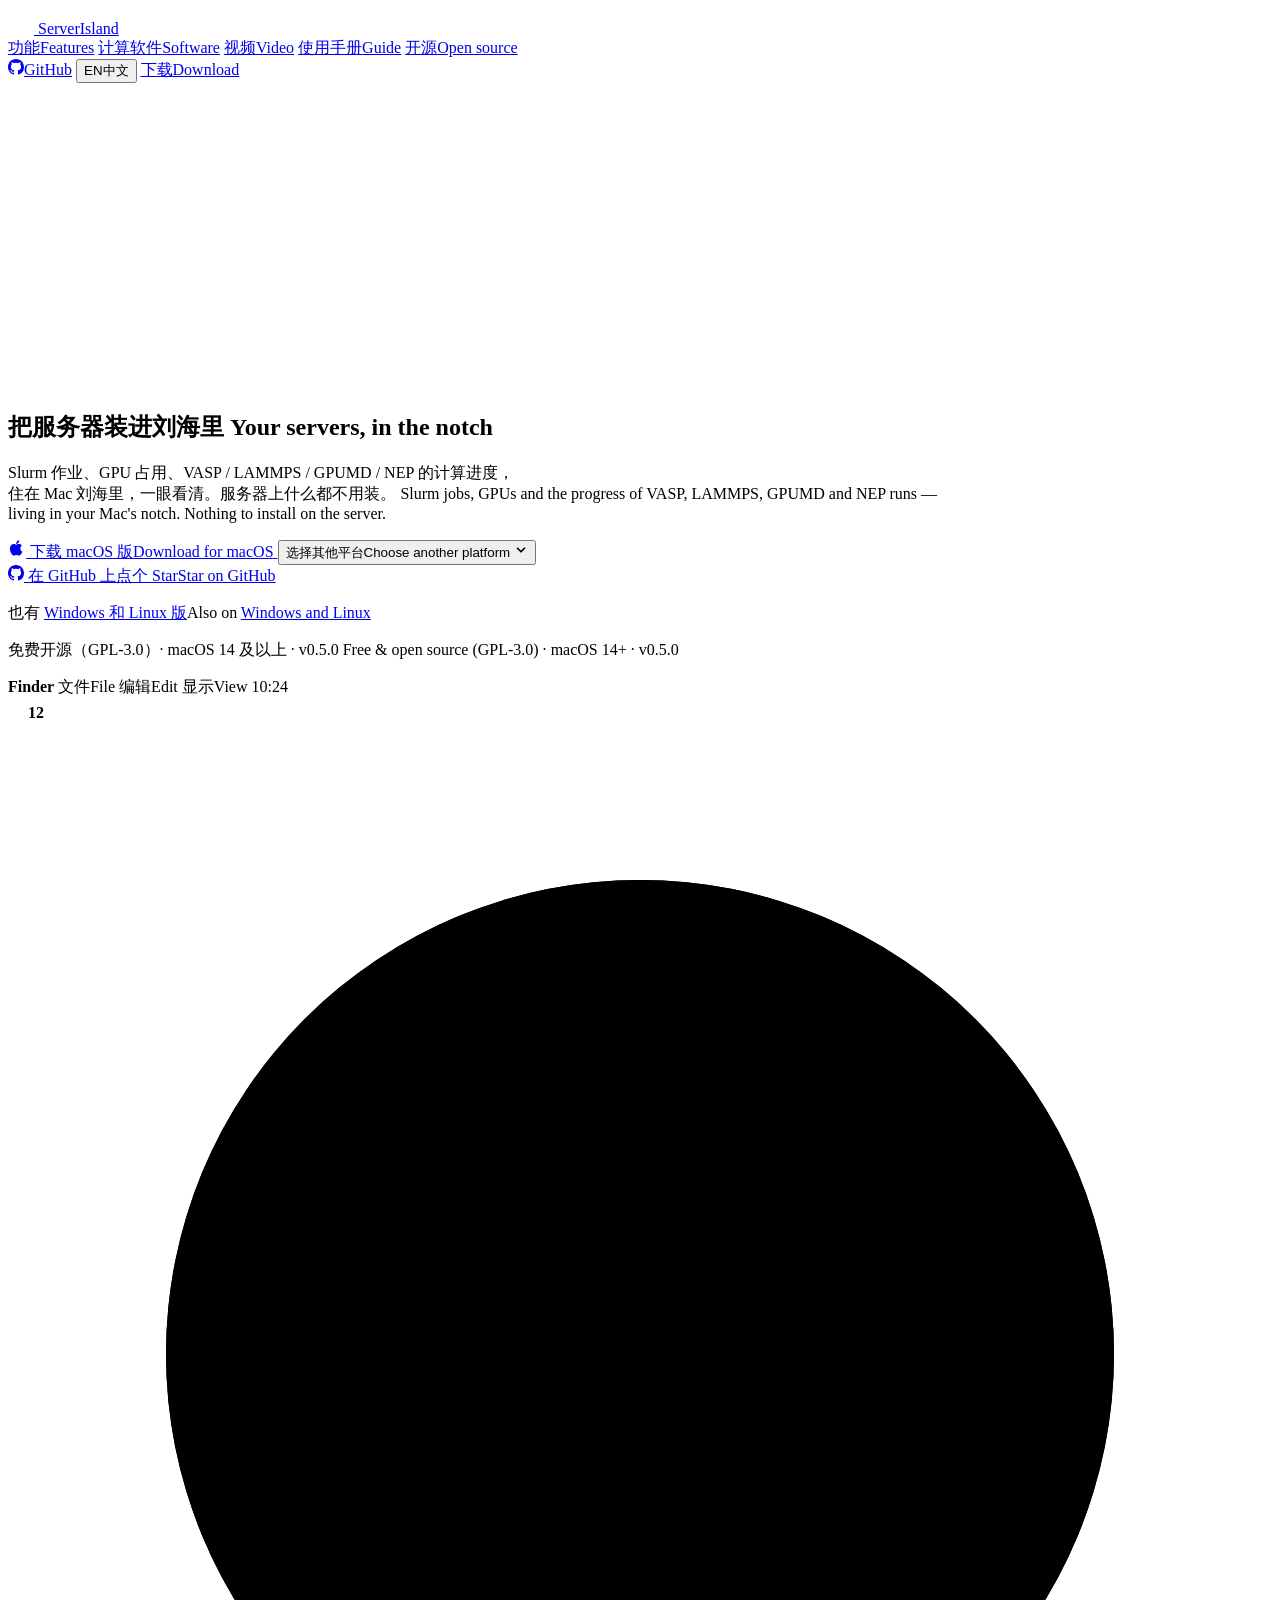
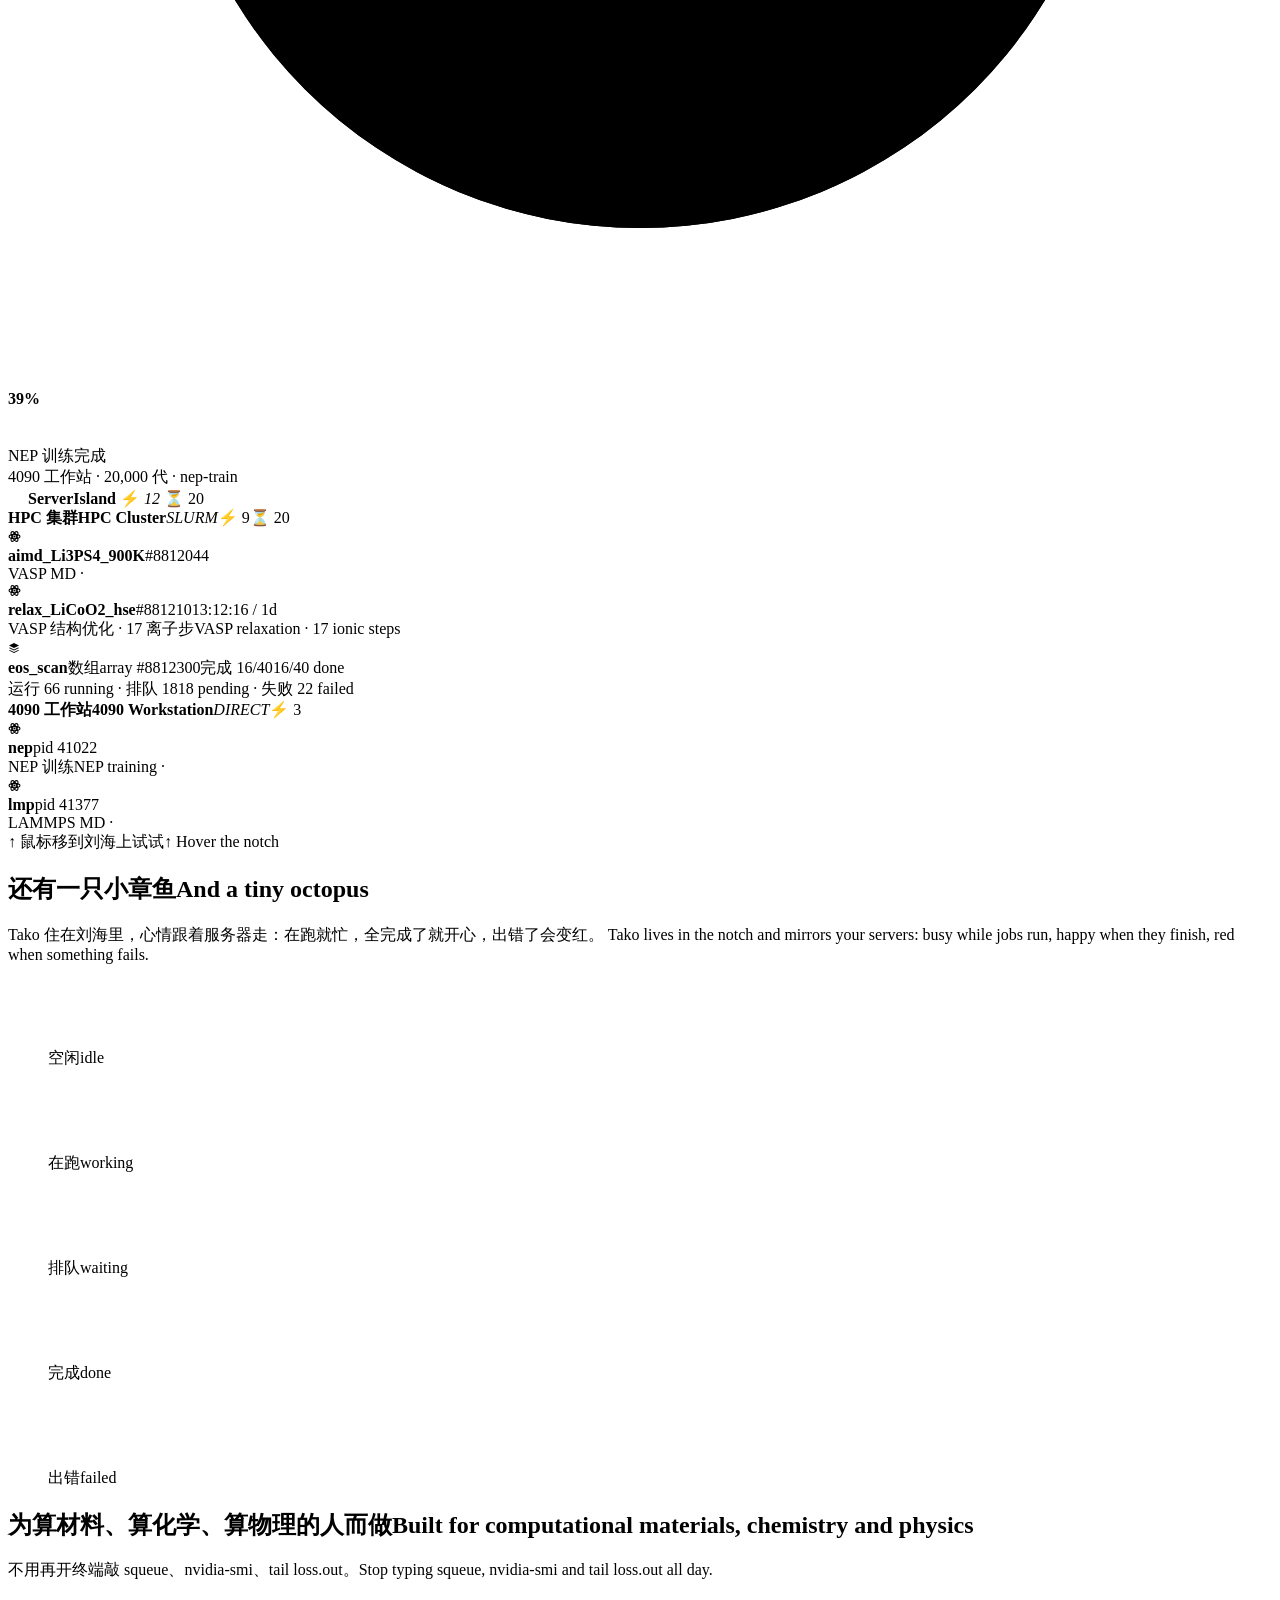
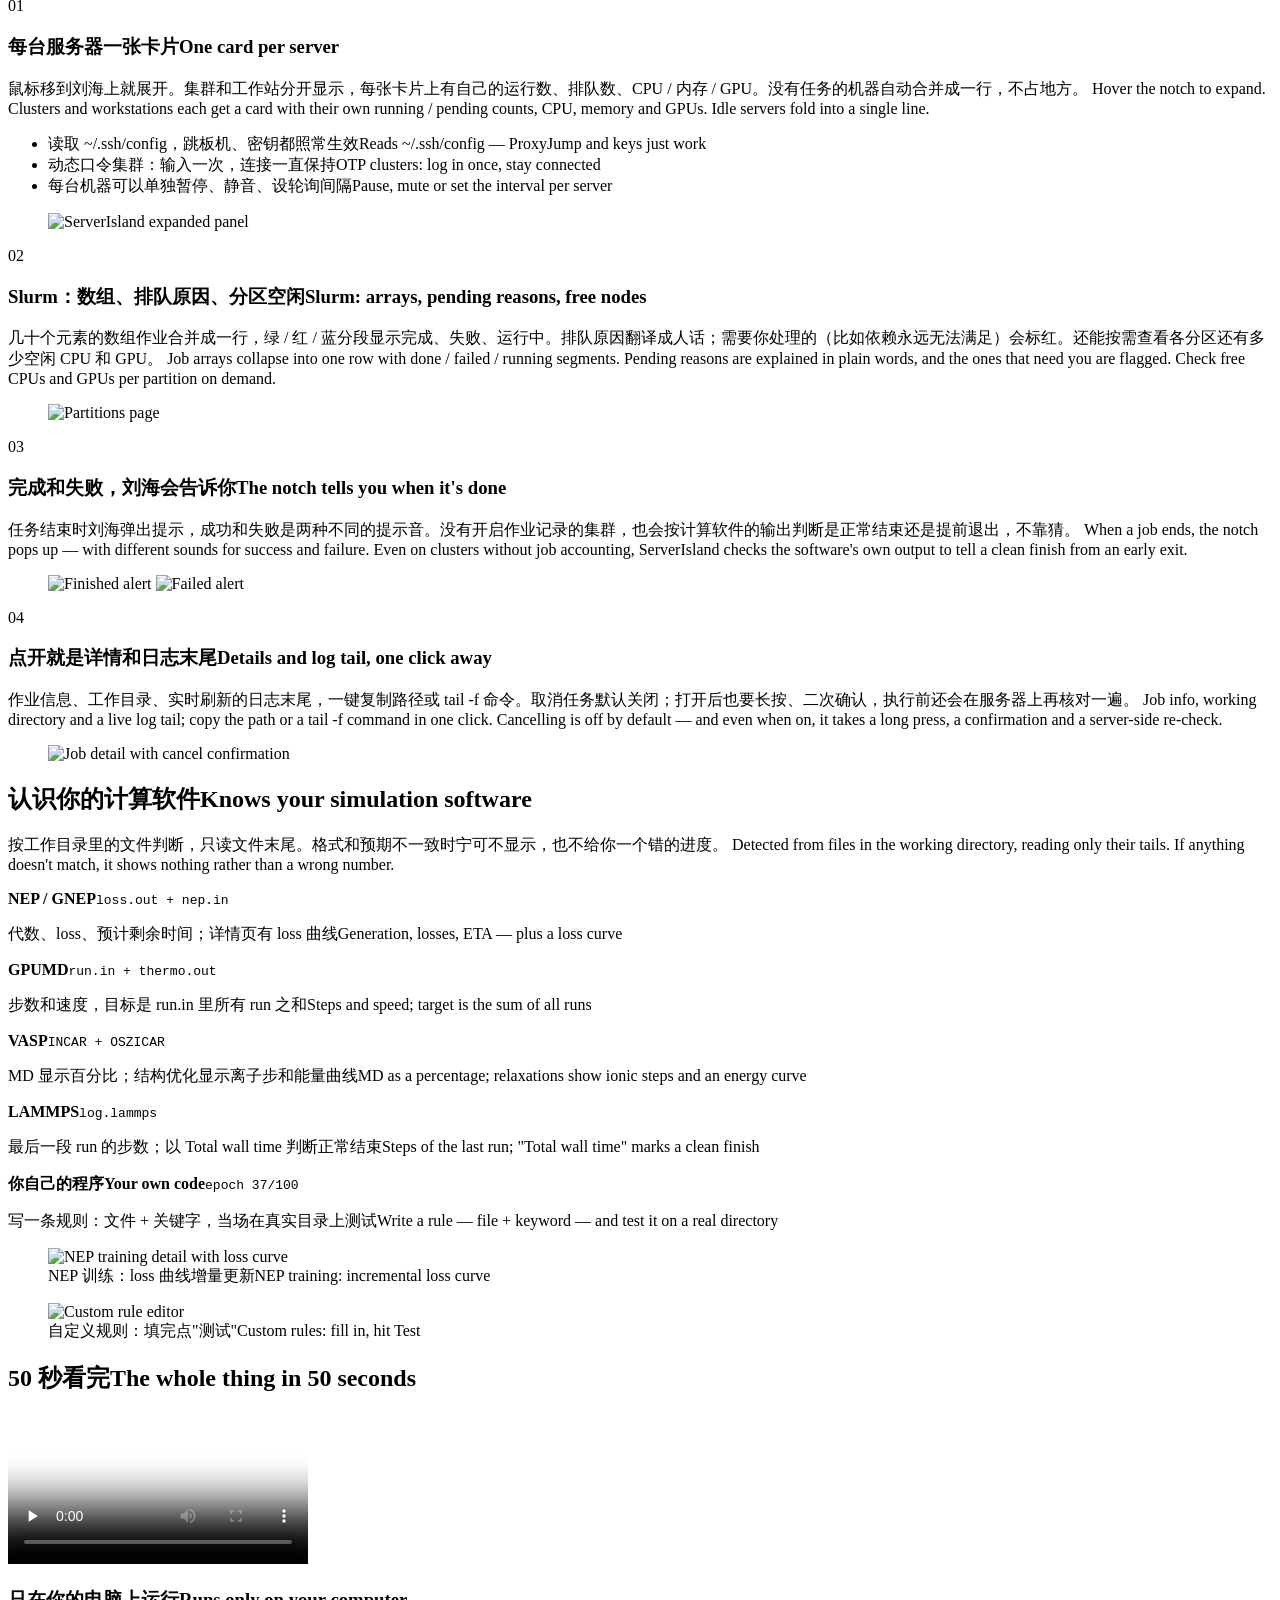
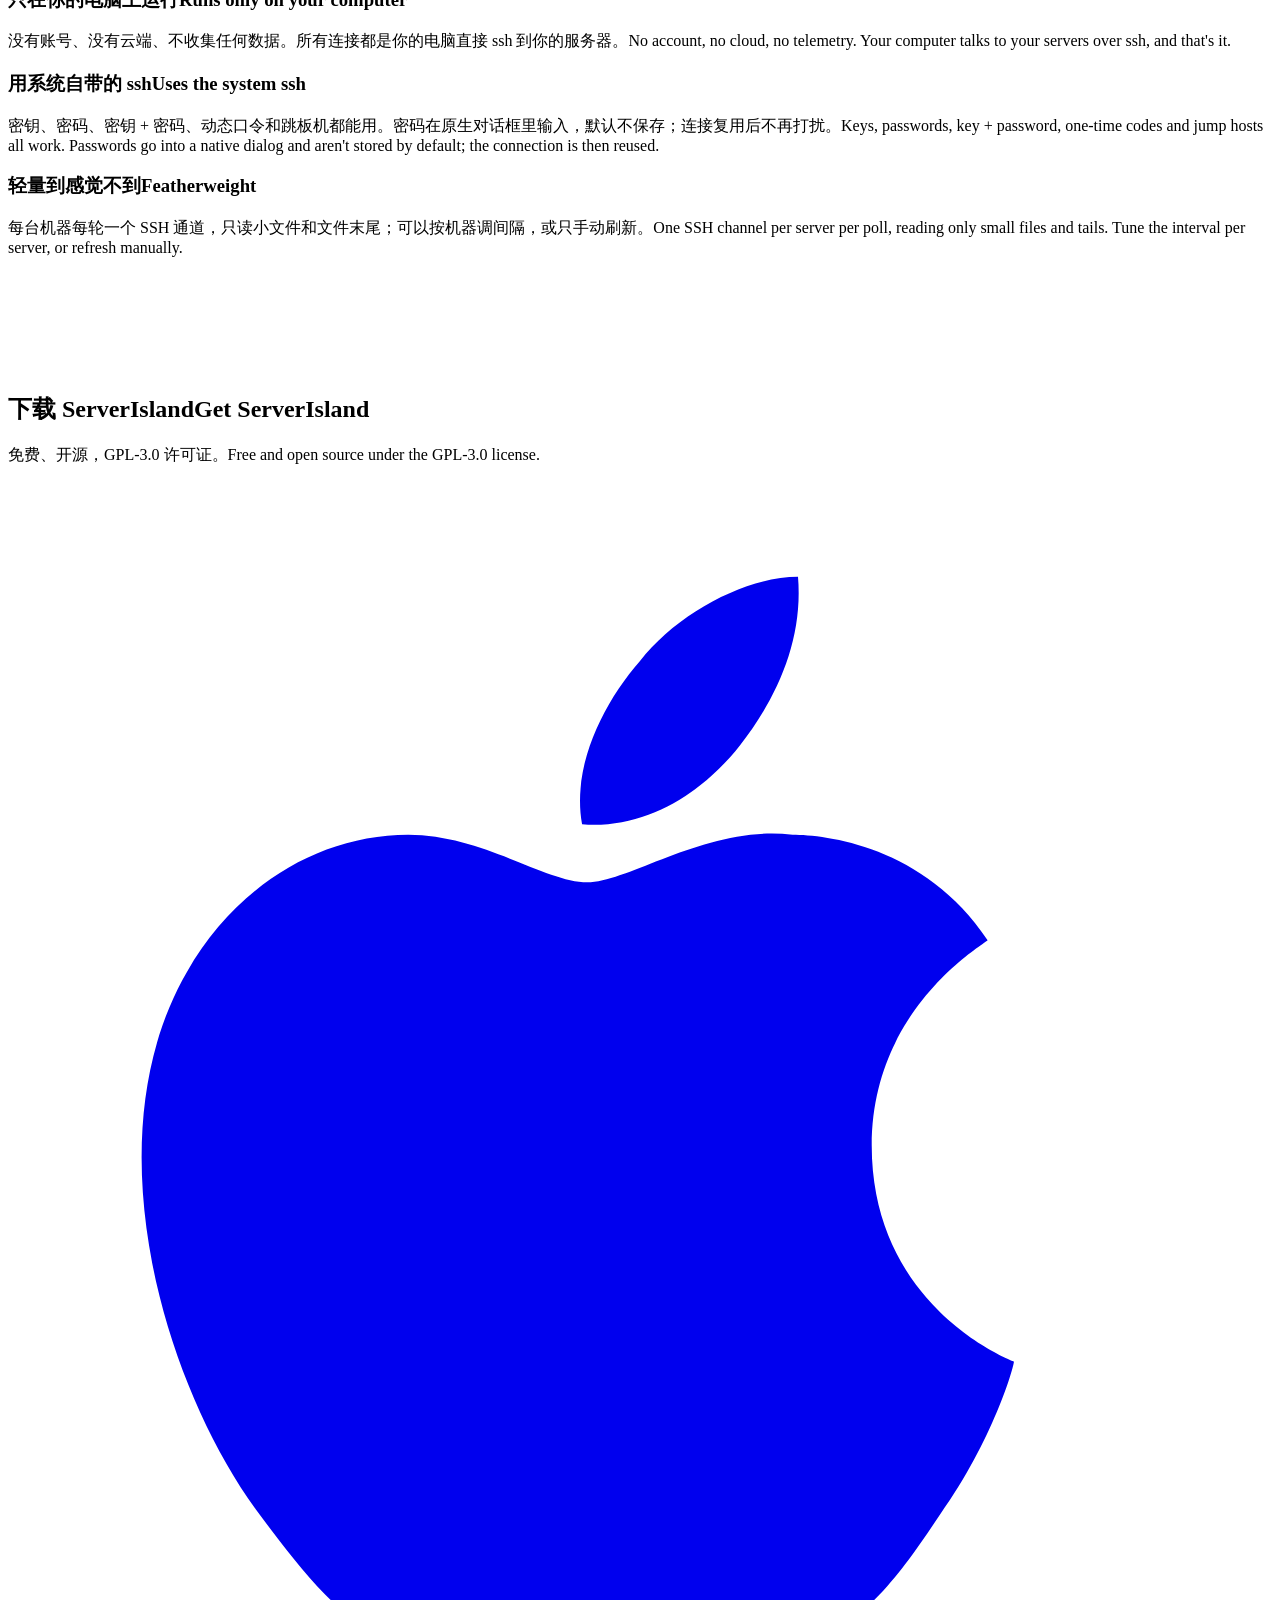
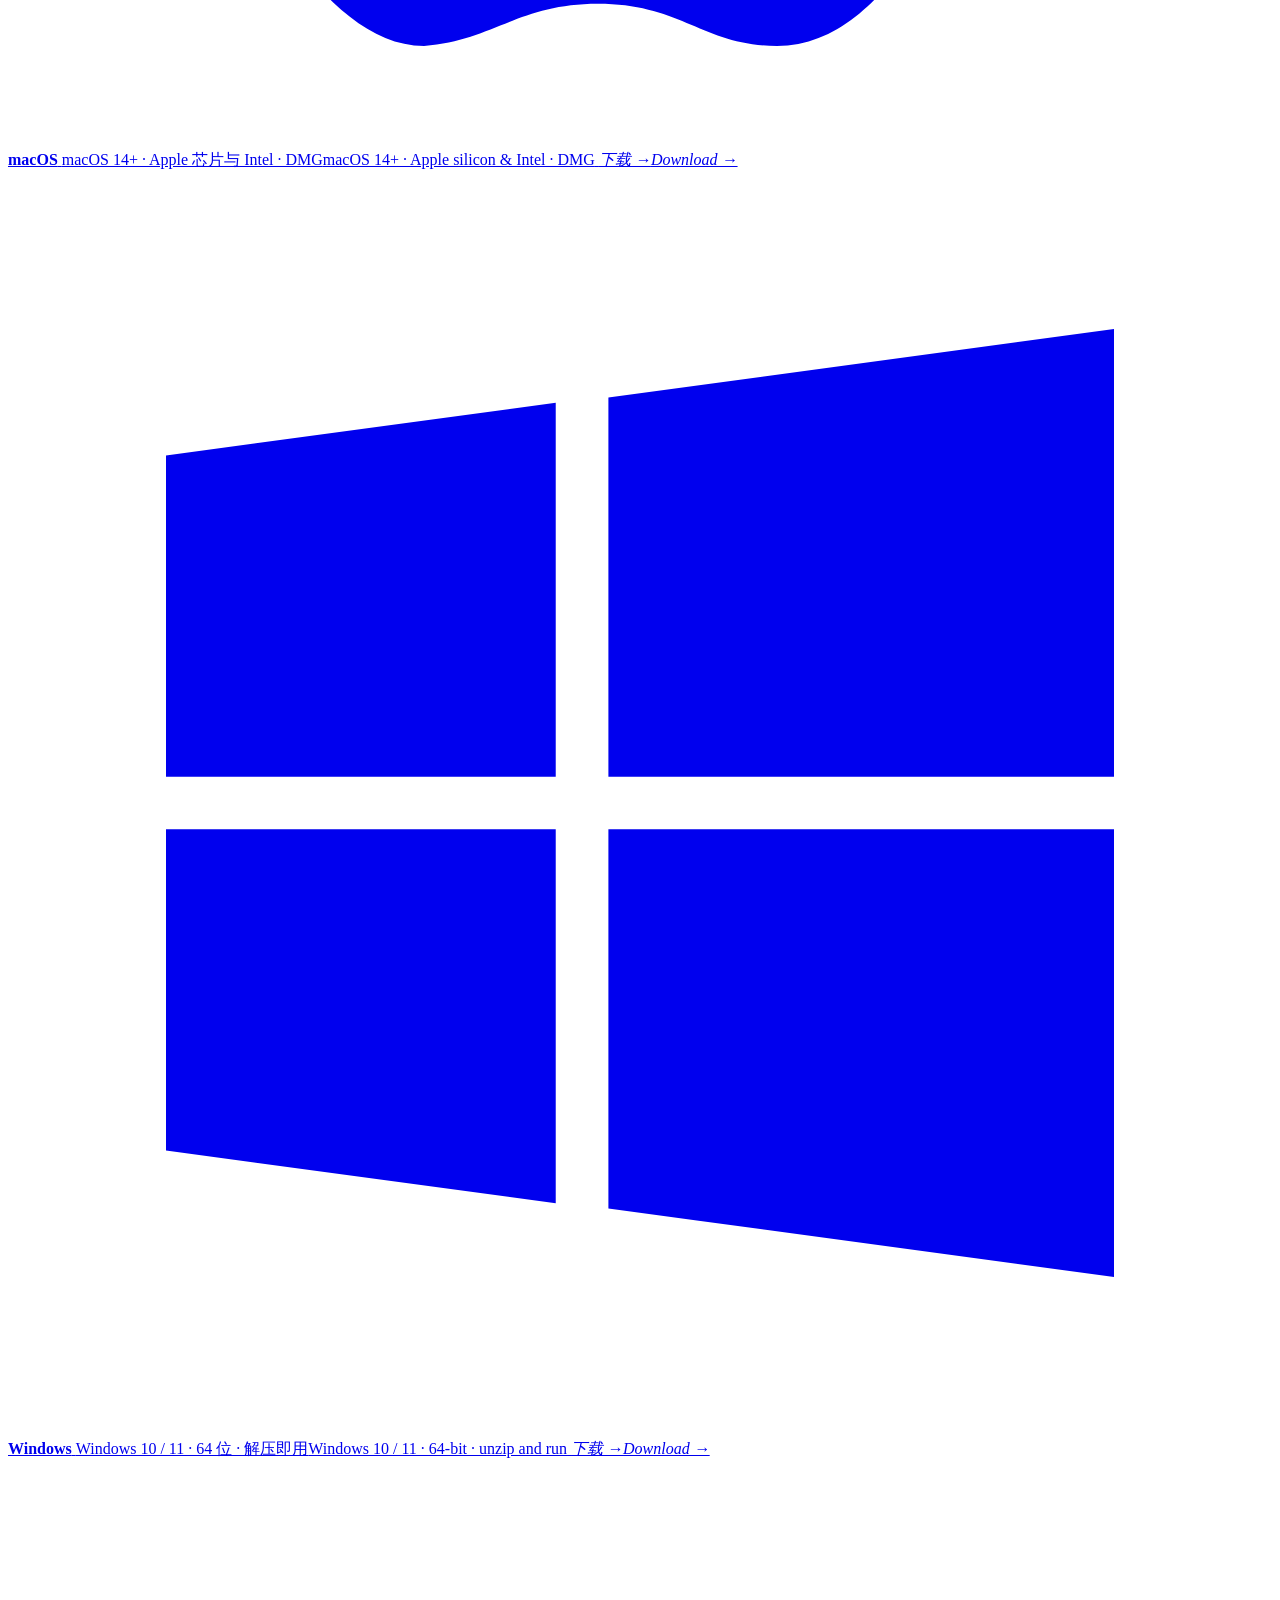
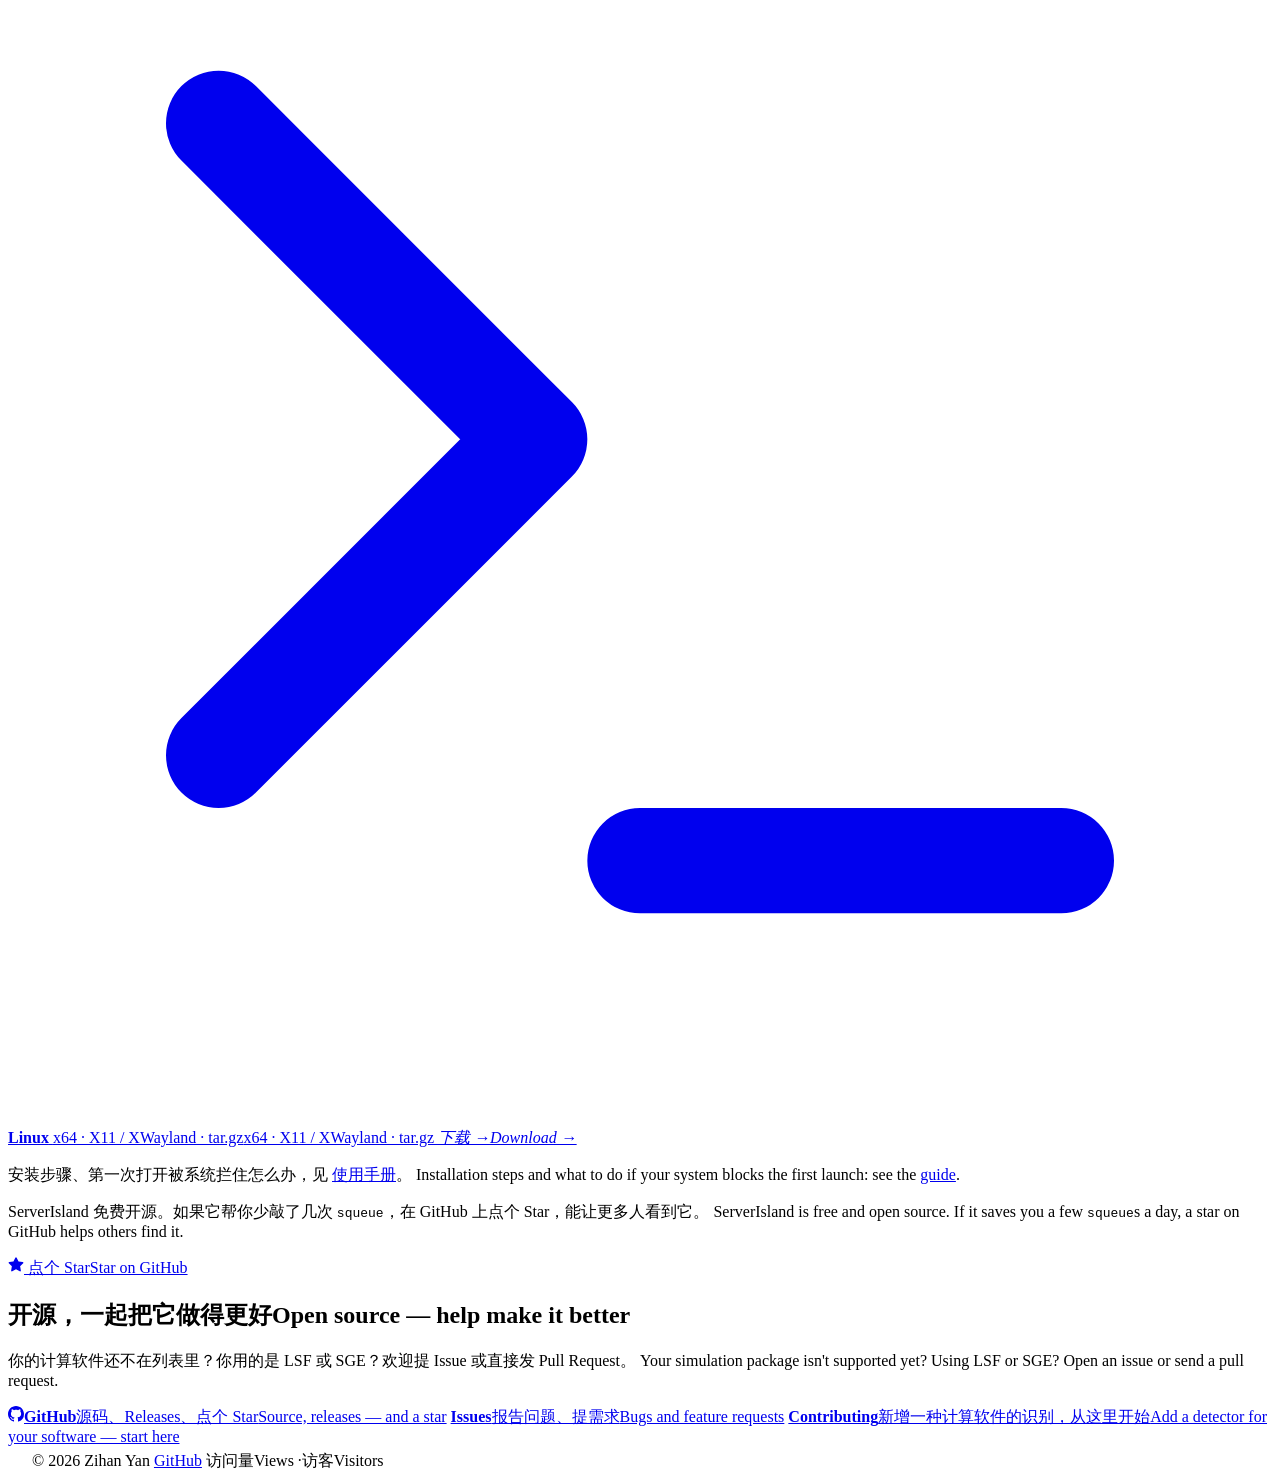
==== site/index.html @ 1e6393a7 "Version 0.5.0 - Phone push via WeCom group bots (Mac, Windows, Linux): starred jobs only by   defaul" ====
<!doctype html>
<html lang="en" data-lang="en">
<head>
  <meta charset="utf-8">
  <meta name="viewport" content="width=device-width, initial-scale=1">
  <title>ServerIsland — Your servers, in the notch</title>
  <meta name="description" content="ServerIsland puts Slurm jobs, GPUs and the live progress of VASP, LAMMPS, GPUMD and NEP runs in your Mac's notch. Free and open source; nothing to install on the server.">
  <meta property="og:title" content="ServerIsland — Your servers, in the notch">
  <meta property="og:description" content="Slurm jobs, GPUs and VASP / LAMMPS / GPUMD / NEP progress in your Mac's notch. Free and open source.">
  <meta property="og:image" content="assets/shots/en/expanded.png">
  <script>
    // 在页面显示之前选好语言，避免先闪一下另一种：用户手动选过的优先，否则跟随系统语言（中文 → 中文，其他 → 英文）
    (function () {
      var l = null;
      try { l = localStorage.getItem("si-lang"); } catch (e) {}
      if (l !== "zh" && l !== "en") {
        var langs = navigator.languages && navigator.languages.length ? navigator.languages : [navigator.language || ""];
        l = /^zh/i.test(langs[0]) ? "zh" : "en";
      }
      document.documentElement.setAttribute("data-lang", l);
      document.documentElement.setAttribute("lang", l === "zh" ? "zh-CN" : "en");
    })();
  </script>
  <link rel="icon" type="image/png" href="assets/favicon.png">
  <link rel="stylesheet" href="css/style.css?v=20261021a">
</head>
<body>

<!-- 导航 -->
<header class="nav">
  <a class="brand" href="#top">
    <canvas class="tako" data-mood="idle" data-size="26" width="26" height="26" aria-hidden="true"></canvas>
    <span>ServerIsland</span>
  </a>
  <nav class="nav-links">
    <a href="#features"><span lang="zh">功能</span><span lang="en">Features</span></a>
    <a href="#apps"><span lang="zh">计算软件</span><span lang="en">Software</span></a>
    <a href="#video"><span lang="zh">视频</span><span lang="en">Video</span></a>
    <a href="manual.html"><span lang="zh">使用手册</span><span lang="en">Guide</span></a>
    <a href="#opensource"><span lang="zh">开源</span><span lang="en">Open source</span></a>
  </nav>
  <div class="nav-right">
    <a class="gh-link js-github" href="#download" aria-label="GitHub"><svg viewBox="0 0 16 16" width="16" height="16" aria-hidden="true"><path fill="currentColor" d="M8 0C3.58 0 0 3.58 0 8c0 3.54 2.29 6.53 5.47 7.59.4.07.55-.17.55-.38 0-.19-.01-.82-.01-1.49-2.01.37-2.53-.49-2.69-.94-.09-.23-.48-.94-.82-1.13-.28-.15-.68-.52-.01-.53.63-.01 1.08.58 1.23.82.72 1.21 1.87.87 2.33.66.07-.52.28-.87.51-1.07-1.78-.2-3.64-.89-3.64-3.95 0-.87.31-1.59.82-2.15-.08-.2-.36-1.02.08-2.12 0 0 .67-.21 2.2.82.64-.18 1.32-.27 2-.27.68 0 1.36.09 2 .27 1.53-1.04 2.2-.82 2.2-.82.44 1.1.16 1.92.08 2.12.51.56.82 1.27.82 2.15 0 3.07-1.87 3.75-3.65 3.95.29.25.54.73.54 1.48 0 1.07-.01 1.93-.01 2.2 0 .21.15.46.55.38A8.013 8.013 0 0016 8c0-4.42-3.58-8-8-8z"/></svg><span>GitHub</span><span class="star-count js-star-count" hidden><svg viewBox="0 0 16 16" width="15" height="15" aria-hidden="true"><path fill="currentColor" d="M8 .25a.75.75 0 0 1 .673.418l1.882 3.815 4.21.612a.75.75 0 0 1 .416 1.279l-3.046 2.97.719 4.192a.75.75 0 0 1-1.088.791L8 12.347l-3.766 1.98a.75.75 0 0 1-1.088-.79l.72-4.194L.818 6.374a.75.75 0 0 1 .416-1.28l4.21-.611L7.327.668A.75.75 0 0 1 8 .25Z"/></svg><b class="js-stars"></b></span></a>
    <button class="lang-toggle" type="button" aria-label="Switch language">
      <span lang="zh">EN</span><span lang="en">中文</span>
    </button>
    <a class="btn btn-small js-download" href="#download">
      <span lang="zh">下载</span><span lang="en">Download</span>
    </a>
  </div>
</header>

<!-- 首屏 -->
<section class="hero" id="top">
  <canvas class="hero-sky" aria-hidden="true"></canvas>
  <div class="hero-inner">
    <canvas class="tako hero-tako" data-mood="working" data-size="112" width="112" height="112" aria-hidden="true"></canvas>
    <canvas class="pixel-word" aria-label="ServerIsland"></canvas>
    <h1>
      <span lang="zh">把服务器装进刘海里</span>
      <span lang="en">Your servers, in the notch</span>
    </h1>
    <p class="lead">
      <span lang="zh">Slurm 作业、GPU 占用、VASP / LAMMPS / GPUMD / NEP 的计算进度，<br>住在 Mac 刘海里，一眼看清。服务器上什么都不用装。</span>
      <span lang="en">Slurm jobs, GPUs and the progress of VASP, LAMMPS, GPUMD and NEP runs —<br>living in your Mac's notch. Nothing to install on the server.</span>
    </p>
    <div class="cta">
      <!-- 下载按钮：按访问者的系统推荐（js/main.js 的 PLATFORMS），▾ 打开全部平台。没有脚本时跳到下面的下载区。 -->
      <div class="dl-split">
        <a class="btn btn-primary dl-main" href="#download" data-dl-main>
          <span class="dl-icon" data-dl-icon><svg viewBox="0 0 24 24" width="18" height="18" aria-hidden="true"><path fill="currentColor" d="M16.4 12.6c0-2.6 2.1-3.8 2.2-3.9-1.2-1.8-3.1-2-3.7-2-1.6-.2-3.1.9-3.9.9-.8 0-2-.9-3.4-.9-1.7 0-3.3 1-4.2 2.6-1.8 3.1-.5 7.7 1.3 10.2.9 1.2 1.9 2.6 3.2 2.6 1.3-.1 1.8-.8 3.3-.8 1.6 0 2 .8 3.4.8 1.4 0 2.3-1.3 3.1-2.5 1-1.4 1.4-2.8 1.4-2.9 0 0-2.7-1-2.7-4.1zM13.9 5c.7-.9 1.2-2 1.1-3.2-1 0-2.3.7-3 1.6-.7.8-1.3 2-1.1 3.1 1.2.1 2.3-.6 3-1.5z"/></svg></span>
          <span lang="zh" data-dl-label-zh>下载 macOS 版</span><span lang="en" data-dl-label-en>Download for macOS</span>
        </a>
        <button class="btn btn-primary dl-toggle" type="button" aria-haspopup="menu" aria-expanded="false" data-dl-toggle>
          <span class="sr-only"><span lang="zh">选择其他平台</span><span lang="en">Choose another platform</span></span>
          <svg viewBox="0 0 16 16" width="14" height="14" aria-hidden="true"><path fill="none" stroke="currentColor" stroke-width="2" stroke-linecap="round" stroke-linejoin="round" d="M4 6l4 4 4-4"/></svg>
        </button>
        <div class="dl-menu" role="menu" hidden data-dl-menu></div>
      </div>
      <a class="btn btn-ghost js-github" href="#download"><svg viewBox="0 0 16 16" width="16" height="16" aria-hidden="true"><path fill="currentColor" d="M8 0C3.58 0 0 3.58 0 8c0 3.54 2.29 6.53 5.47 7.59.4.07.55-.17.55-.38 0-.19-.01-.82-.01-1.49-2.01.37-2.53-.49-2.69-.94-.09-.23-.48-.94-.82-1.13-.28-.15-.68-.52-.01-.53.63-.01 1.08.58 1.23.82.72 1.21 1.87.87 2.33.66.07-.52.28-.87.51-1.07-1.78-.2-3.64-.89-3.64-3.95 0-.87.31-1.59.82-2.15-.08-.2-.36-1.02.08-2.12 0 0 .67-.21 2.2.82.64-.18 1.32-.27 2-.27.68 0 1.36.09 2 .27 1.53-1.04 2.2-.82 2.2-.82.44 1.1.16 1.92.08 2.12.51.56.82 1.27.82 2.15 0 3.07-1.87 3.75-3.65 3.95.29.25.54.73.54 1.48 0 1.07-.01 1.93-.01 2.2 0 .21.15.46.55.38A8.013 8.013 0 0016 8c0-4.42-3.58-8-8-8z"/></svg>
        <span lang="zh">在 GitHub 上点个 Star</span><span lang="en">Star on GitHub</span>
        <span class="star-count js-star-count" hidden><svg viewBox="0 0 16 16" width="15" height="15" aria-hidden="true"><path fill="currentColor" d="M8 .25a.75.75 0 0 1 .673.418l1.882 3.815 4.21.612a.75.75 0 0 1 .416 1.279l-3.046 2.97.719 4.192a.75.75 0 0 1-1.088.791L8 12.347l-3.766 1.98a.75.75 0 0 1-1.088-.79l.72-4.194L.818 6.374a.75.75 0 0 1 .416-1.28l4.21-.611L7.327.668A.75.75 0 0 1 8 .25Z"/></svg><b class="js-stars"></b></span>
      </a>
    </div>
    <p class="dl-others" data-dl-others>
      <span lang="zh">也有 <a href="#download">Windows 和 Linux 版</a></span><span lang="en">Also on <a href="#download">Windows and Linux</a></span>
    </p>
    <p class="fine">
      <span lang="zh">免费开源（GPL-3.0）· <span data-dl-req-zh>macOS 14 及以上</span> · v<span class="js-version">0.5.0</span></span>
      <span lang="en">Free & open source (GPL-3.0) · <span data-dl-req-en>macOS 14+</span> · v<span class="js-version">0.5.0</span></span>
    </p>
  </div>

  <!-- 动态的刘海演示 -->
  <div class="mac" aria-label="ServerIsland demo">
    <div class="mac-screen">
      <div class="menubar">
        <span class="apple"></span><b>Finder</b>
        <span lang="zh">文件</span><span lang="en">File</span>
        <span lang="zh">编辑</span><span lang="en">Edit</span>
        <span lang="zh">显示</span><span lang="en">View</span>
        <span class="menubar-right">10:24</span>
      </div>
      <div class="island" data-state="collapsed">
        <!-- 收起：两翼 -->
        <div class="wings">
          <div class="wing-left"><canvas class="tako" data-mood="working" data-size="20" width="20" height="20"></canvas><b class="js-running">12</b></div>
          <div class="wing-right"><svg class="ring" viewBox="0 0 20 20"><circle cx="10" cy="10" r="7.5" class="ring-track"/><circle cx="10" cy="10" r="7.5" class="ring-fill js-ring"/></svg><b class="js-ring-text">39%</b></div>
        </div>
        <!-- 提示 -->
        <div class="toast">
          <canvas class="tako" data-mood="happy" data-size="34" width="34" height="34"></canvas>
          <div>
            <div class="toast-title js-toast-title">NEP 训练完成</div>
            <div class="toast-sub js-toast-sub">4090 工作站 · 20,000 代 · nep-train</div>
          </div>
        </div>
        <!-- 展开面板 -->
        <div class="panel">
          <div class="panel-head">
            <canvas class="tako" data-mood="working" data-size="16" width="16" height="16"></canvas>
            <b>ServerIsland</b>
            <span class="chip mint">⚡ <i class="js-running">12</i></span>
            <span class="chip amber">⏳ 20</span>
          </div>
          <div class="card">
            <div class="card-head"><i class="dot"></i><b><span lang="zh">HPC 集群</span><span lang="en">HPC Cluster</span></b><em class="badge violet">SLURM</em><span class="chip mint small">⚡ 9</span><span class="chip amber small">⏳ 20</span></div>
            <div class="job" data-k="0.25" data-speed="0.0004"><i class="ico"><svg viewBox="0 0 24 24" width="13" height="13" aria-hidden="true"><g fill="none" stroke="currentColor" stroke-width="2"><ellipse cx="12" cy="12" rx="10" ry="4"/><ellipse cx="12" cy="12" rx="10" ry="4" transform="rotate(60 12 12)"/><ellipse cx="12" cy="12" rx="10" ry="4" transform="rotate(120 12 12)"/></g><circle cx="12" cy="12" r="2" fill="currentColor"/></svg></i><div class="job-main"><div class="job-top"><b>aimd_Li3PS4_900K</b><span class="muted mono">#8812044</span><span class="right mint js-pct"></span></div><div class="bar"><i></i></div><div class="job-sub">VASP MD · <span class="js-steps" data-total="5000"></span></div></div></div>
            <div class="job"><i class="ico"><svg viewBox="0 0 24 24" width="13" height="13" aria-hidden="true"><g fill="none" stroke="currentColor" stroke-width="2"><ellipse cx="12" cy="12" rx="10" ry="4"/><ellipse cx="12" cy="12" rx="10" ry="4" transform="rotate(60 12 12)"/><ellipse cx="12" cy="12" rx="10" ry="4" transform="rotate(120 12 12)"/></g><circle cx="12" cy="12" r="2" fill="currentColor"/></svg></i><div class="job-main"><div class="job-top"><b>relax_LiCoO2_hse</b><span class="muted mono">#8812101</span><span class="right">3:12:16 / 1d</span></div><div class="bar time"><i style="width:13%"></i></div><div class="job-sub"><span lang="zh">VASP 结构优化 · 17 离子步</span><span lang="en">VASP relaxation · 17 ionic steps</span></div></div></div>
            <div class="job"><i class="ico violet"><svg viewBox="0 0 24 24" width="12" height="12" aria-hidden="true"><path fill="currentColor" d="M12 2 2 7l10 5 10-5-10-5Zm-8.3 9.2L2 12l10 5 10-5-1.7-.8L12 15l-8.3-3.8Zm0 5L2 17l10 5 10-5-1.7-.8L12 20l-8.3-3.8Z"/></svg></i><div class="job-main"><div class="job-top"><b>eos_scan</b><span class="violet mono"><span lang="zh">数组</span><span lang="en">array</span> #8812300</span><span class="right mint"><span lang="zh">完成 16/40</span><span lang="en">16/40 done</span></span></div><div class="bar seg"><i class="s-done" style="width:35%"></i><i class="s-fail" style="width:5%"></i><i class="s-run" style="width:15%"></i></div><div class="job-sub"><span class="cyan"><span lang="zh">运行 6</span><span lang="en">6 running</span></span> · <span lang="zh">排队 18</span><span lang="en">18 pending</span> · <span class="coral"><span lang="zh">失败 2</span><span lang="en">2 failed</span></span></div></div></div>
          </div>
          <div class="card">
            <div class="card-head"><i class="dot"></i><b><span lang="zh">4090 工作站</span><span lang="en">4090 Workstation</span></b><em class="badge cyan">DIRECT</em><span class="chip mint small">⚡ 3</span></div>
            <div class="job" data-k="0.39" data-speed="0.0012"><i class="ico"><svg viewBox="0 0 24 24" width="13" height="13" aria-hidden="true"><g fill="none" stroke="currentColor" stroke-width="2"><ellipse cx="12" cy="12" rx="10" ry="4"/><ellipse cx="12" cy="12" rx="10" ry="4" transform="rotate(60 12 12)"/><ellipse cx="12" cy="12" rx="10" ry="4" transform="rotate(120 12 12)"/></g><circle cx="12" cy="12" r="2" fill="currentColor"/></svg></i><div class="job-main"><div class="job-top"><b>nep</b><span class="muted mono">pid 41022</span><span class="right mint js-pct"></span></div><div class="bar"><i></i></div><div class="job-sub"><span lang="zh">NEP 训练</span><span lang="en">NEP training</span> · <span class="js-steps" data-total="20000"></span></div></div></div>
            <div class="job" data-k="0.38" data-speed="0.0009"><i class="ico"><svg viewBox="0 0 24 24" width="13" height="13" aria-hidden="true"><g fill="none" stroke="currentColor" stroke-width="2"><ellipse cx="12" cy="12" rx="10" ry="4"/><ellipse cx="12" cy="12" rx="10" ry="4" transform="rotate(60 12 12)"/><ellipse cx="12" cy="12" rx="10" ry="4" transform="rotate(120 12 12)"/></g><circle cx="12" cy="12" r="2" fill="currentColor"/></svg></i><div class="job-main"><div class="job-top"><b>lmp</b><span class="muted mono">pid 41377</span><span class="right mint js-pct"></span></div><div class="bar"><i></i></div><div class="job-sub">LAMMPS MD · <span class="js-steps" data-total="1000000"></span></div></div></div>
          </div>
        </div>
      </div>
      <div class="hint"><span lang="zh">↑ 鼠标移到刘海上试试</span><span lang="en">↑ Hover the notch</span></div>
    </div>
  </div>
</section>

<!-- Tako -->
<section class="section tako-section reveal">
  <h2><span lang="zh">还有一只小章鱼</span><span lang="en">And a tiny octopus</span></h2>
  <p class="section-lead"><span lang="zh">Tako 住在刘海里，心情跟着服务器走：在跑就忙，全完成了就开心，出错了会变红。</span>
     <span lang="en">Tako lives in the notch and mirrors your servers: busy while jobs run, happy when they finish, red when something fails.</span></p>
  <div class="moods">
    <figure><canvas class="tako" data-mood="idle" data-size="64" width="64" height="64"></canvas><figcaption><span lang="zh">空闲</span><span lang="en">idle</span></figcaption></figure>
    <figure><canvas class="tako" data-mood="working" data-size="64" width="64" height="64"></canvas><figcaption><span lang="zh">在跑</span><span lang="en">working</span></figcaption></figure>
    <figure><canvas class="tako" data-mood="waiting" data-size="64" width="64" height="64"></canvas><figcaption><span lang="zh">排队</span><span lang="en">waiting</span></figcaption></figure>
    <figure><canvas class="tako" data-mood="happy" data-size="64" width="64" height="64"></canvas><figcaption><span lang="zh">完成</span><span lang="en">done</span></figcaption></figure>
    <figure><canvas class="tako" data-mood="sad" data-size="64" width="64" height="64"></canvas><figcaption><span lang="zh">出错</span><span lang="en">failed</span></figcaption></figure>
  </div>
</section>

<!-- 功能 -->
<section class="section" id="features">
  <h2 class="reveal"><span lang="zh">为算材料、算化学、算物理的人而做</span><span lang="en">Built for computational materials, chemistry and physics</span></h2>
  <p class="section-lead reveal"><span lang="zh">不用再开终端敲 squeue、nvidia-smi、tail loss.out。</span><span lang="en">Stop typing squeue, nvidia-smi and tail loss.out all day.</span></p>

  <div class="feature reveal">
    <div class="feature-text">
      <span class="eyebrow">01</span>
      <h3><span lang="zh">每台服务器一张卡片</span><span lang="en">One card per server</span></h3>
      <p><span lang="zh">鼠标移到刘海上就展开。集群和工作站分开显示，每张卡片上有自己的运行数、排队数、CPU / 内存 / GPU。没有任务的机器自动合并成一行，不占地方。</span>
         <span lang="en">Hover the notch to expand. Clusters and workstations each get a card with their own running / pending counts, CPU, memory and GPUs. Idle servers fold into a single line.</span></p>
      <ul class="ticks">
        <li><span lang="zh">读取 ~/.ssh/config，跳板机、密钥都照常生效</span><span lang="en">Reads ~/.ssh/config — ProxyJump and keys just work</span></li>
        <li><span lang="zh">动态口令集群：输入一次，连接一直保持</span><span lang="en">OTP clusters: log in once, stay connected</span></li>
        <li><span lang="zh">每台机器可以单独暂停、静音、设轮询间隔</span><span lang="en">Pause, mute or set the interval per server</span></li>
      </ul>
    </div>
    <figure class="shot"><img data-shot="expanded" alt="ServerIsland expanded panel" loading="lazy"></figure>
  </div>

  <div class="feature flip reveal">
    <div class="feature-text">
      <span class="eyebrow">02</span>
      <h3><span lang="zh">Slurm：数组、排队原因、分区空闲</span><span lang="en">Slurm: arrays, pending reasons, free nodes</span></h3>
      <p><span lang="zh">几十个元素的数组作业合并成一行，绿 / 红 / 蓝分段显示完成、失败、运行中。排队原因翻译成人话；需要你处理的（比如依赖永远无法满足）会标红。还能按需查看各分区还有多少空闲 CPU 和 GPU。</span>
         <span lang="en">Job arrays collapse into one row with done / failed / running segments. Pending reasons are explained in plain words, and the ones that need you are flagged. Check free CPUs and GPUs per partition on demand.</span></p>
    </div>
    <figure class="shot"><img data-shot="partitions" alt="Partitions page" loading="lazy"></figure>
  </div>

  <div class="feature reveal">
    <div class="feature-text">
      <span class="eyebrow">03</span>
      <h3><span lang="zh">完成和失败，刘海会告诉你</span><span lang="en">The notch tells you when it's done</span></h3>
      <p><span lang="zh">任务结束时刘海弹出提示，成功和失败是两种不同的提示音。没有开启作业记录的集群，也会按计算软件的输出判断是正常结束还是提前退出，不靠猜。</span>
         <span lang="en">When a job ends, the notch pops up — with different sounds for success and failure. Even on clusters without job accounting, ServerIsland checks the software's own output to tell a clean finish from an early exit.</span></p>
    </div>
    <figure class="shot stack">
      <img data-shot="toast" alt="Finished alert" loading="lazy">
      <img data-shot="toast-failed" alt="Failed alert" loading="lazy">
    </figure>
  </div>

  <div class="feature flip reveal">
    <div class="feature-text">
      <span class="eyebrow">04</span>
      <h3><span lang="zh">点开就是详情和日志末尾</span><span lang="en">Details and log tail, one click away</span></h3>
      <p><span lang="zh">作业信息、工作目录、实时刷新的日志末尾，一键复制路径或 tail -f 命令。取消任务默认关闭；打开后也要长按、二次确认，执行前还会在服务器上再核对一遍。</span>
         <span lang="en">Job info, working directory and a live log tail; copy the path or a tail -f command in one click. Cancelling is off by default — and even when on, it takes a long press, a confirmation and a server-side re-check.</span></p>
    </div>
    <figure class="shot"><img data-shot="detail-confirm" alt="Job detail with cancel confirmation" loading="lazy"></figure>
  </div>
</section>

<!-- 计算软件 -->
<section class="section apps" id="apps">
  <h2 class="reveal"><span lang="zh">认识你的计算软件</span><span lang="en">Knows your simulation software</span></h2>
  <p class="section-lead reveal"><span lang="zh">按工作目录里的文件判断，只读文件末尾。格式和预期不一致时宁可不显示，也不给你一个错的进度。</span>
     <span lang="en">Detected from files in the working directory, reading only their tails. If anything doesn't match, it shows nothing rather than a wrong number.</span></p>
  <div class="app-grid reveal">
    <div class="app-card"><b>NEP / GNEP</b><code>loss.out + nep.in</code><p><span lang="zh">代数、loss、预计剩余时间；详情页有 loss 曲线</span><span lang="en">Generation, losses, ETA — plus a loss curve</span></p></div>
    <div class="app-card"><b>GPUMD</b><code>run.in + thermo.out</code><p><span lang="zh">步数和速度，目标是 run.in 里所有 run 之和</span><span lang="en">Steps and speed; target is the sum of all runs</span></p></div>
    <div class="app-card"><b>VASP</b><code>INCAR + OSZICAR</code><p><span lang="zh">MD 显示百分比；结构优化显示离子步和能量曲线</span><span lang="en">MD as a percentage; relaxations show ionic steps and an energy curve</span></p></div>
    <div class="app-card"><b>LAMMPS</b><code>log.lammps</code><p><span lang="zh">最后一段 run 的步数；以 Total wall time 判断正常结束</span><span lang="en">Steps of the last run; "Total wall time" marks a clean finish</span></p></div>
    <div class="app-card custom"><b><span lang="zh">你自己的程序</span><span lang="en">Your own code</span></b><code>epoch 37/100</code><p><span lang="zh">写一条规则：文件 + 关键字，当场在真实目录上测试</span><span lang="en">Write a rule — file + keyword — and test it on a real directory</span></p></div>
  </div>
  <div class="shot-pair reveal">
    <figure class="shot"><img data-shot="detail-nep" alt="NEP training detail with loss curve" loading="lazy"><figcaption><span lang="zh">NEP 训练：loss 曲线增量更新</span><span lang="en">NEP training: incremental loss curve</span></figcaption></figure>
    <figure class="shot"><img class="crop-bottom" data-shot="settings-rule-editor" alt="Custom rule editor" loading="lazy"><figcaption><span lang="zh">自定义规则：填完点"测试"</span><span lang="en">Custom rules: fill in, hit Test</span></figcaption></figure>
  </div>
</section>

<!-- 视频 -->
<section class="section" id="video">
  <h2 class="reveal"><span lang="zh">50 秒看完</span><span lang="en">The whole thing in 50 seconds</span></h2>
  <div class="video reveal">
    <video class="js-promo" src="assets/promo-en.mp4" poster="assets/promo-poster-en.jpg" controls preload="none" playsinline></video>
  </div>
</section>

<!-- 隐私 -->
<section class="section privacy reveal">
  <div class="privacy-grid">
    <div><h3><span lang="zh">只在你的电脑上运行</span><span lang="en">Runs only on your computer</span></h3><p><span lang="zh">没有账号、没有云端、不收集任何数据。所有连接都是你的电脑直接 ssh 到你的服务器。</span><span lang="en">No account, no cloud, no telemetry. Your computer talks to your servers over ssh, and that's it.</span></p></div>
    <div><h3><span lang="zh">用系统自带的 ssh</span><span lang="en">Uses the system ssh</span></h3><p><span lang="zh">密钥、密码、密钥 + 密码、动态口令和跳板机都能用。密码在原生对话框里输入，默认不保存；连接复用后不再打扰。</span><span lang="en">Keys, passwords, key + password, one-time codes and jump hosts all work. Passwords go into a native dialog and aren't stored by default; the connection is then reused.</span></p></div>
    <div><h3><span lang="zh">轻量到感觉不到</span><span lang="en">Featherweight</span></h3><p><span lang="zh">每台机器每轮一个 SSH 通道，只读小文件和文件末尾；可以按机器调间隔，或只手动刷新。</span><span lang="en">One SSH channel per server per poll, reading only small files and tails. Tune the interval per server, or refresh manually.</span></p></div>
  </div>
</section>

<!-- 下载 -->
<section class="section download reveal" id="download">
  <canvas class="tako big" data-mood="happy" data-size="96" width="96" height="96"></canvas>
  <h2><span lang="zh">下载 ServerIsland</span><span lang="en">Get ServerIsland</span></h2>
  <p class="section-lead"><span lang="zh">免费、开源，GPL-3.0 许可证。</span><span lang="en">Free and open source under the GPL-3.0 license.</span></p>
  <div class="dl-grid">
    <a class="dl-card js-github" data-path="/releases/latest" data-os="mac" href="#download">
      <b><svg viewBox="0 0 24 24" aria-hidden="true"><path fill="currentColor" d="M16.4 12.6c0-2.6 2.1-3.8 2.2-3.9-1.2-1.8-3.1-2-3.7-2-1.6-.2-3.1.9-3.9.9-.8 0-2-.9-3.4-.9-1.7 0-3.3 1-4.2 2.6-1.8 3.1-.5 7.7 1.3 10.2.9 1.2 1.9 2.6 3.2 2.6 1.3-.1 1.8-.8 3.3-.8 1.6 0 2 .8 3.4.8 1.4 0 2.3-1.3 3.1-2.5 1-1.4 1.4-2.8 1.4-2.9 0 0-2.7-1-2.7-4.1zM13.9 5c.7-.9 1.2-2 1.1-3.2-1 0-2.3.7-3 1.6-.7.8-1.3 2-1.1 3.1 1.2.1 2.3-.6 3-1.5z"/></svg>macOS</b>
      <span><span lang="zh">macOS 14+ · Apple 芯片与 Intel · DMG</span><span lang="en">macOS 14+ · Apple silicon &amp; Intel · DMG</span></span>
      <em><span lang="zh">下载 →</span><span lang="en">Download →</span></em>
    </a>
    <a class="dl-card js-github" data-path="/releases/latest" data-os="win" href="#download">
      <b><svg viewBox="0 0 24 24" aria-hidden="true"><path fill="currentColor" d="M3 5.4 10.4 4.4v7.1H3zM11.4 4.3 21 3v8.5h-9.6zM3 12.5h7.4v7.1L3 18.6zM11.4 12.5H21V21l-9.6-1.3z"/></svg>Windows</b>
      <span><span lang="zh">Windows 10 / 11 · 64 位 · 解压即用</span><span lang="en">Windows 10 / 11 · 64-bit · unzip and run</span></span>
      <em><span lang="zh">下载 →</span><span lang="en">Download →</span></em>
    </a>
    <a class="dl-card js-github" data-path="/releases/latest" data-os="linux" href="#download">
      <b><svg viewBox="0 0 24 24" aria-hidden="true"><path fill="none" stroke="currentColor" stroke-width="2" stroke-linecap="round" stroke-linejoin="round" d="M4 17l6-6-6-6M12 19h8"/></svg>Linux</b>
      <span><span lang="zh">x64 · X11 / XWayland · tar.gz</span><span lang="en">x64 · X11 / XWayland · tar.gz</span></span>
      <em><span lang="zh">下载 →</span><span lang="en">Download →</span></em>
    </a>
  </div>
  <p class="fine dl-mobile" hidden data-dl-mobile><span lang="zh">ServerIsland 是电脑上的软件：请在 Mac、Windows 或 Linux 电脑上打开这个页面下载。</span><span lang="en">ServerIsland is a desktop app — open this page on your Mac, Windows or Linux computer to download it.</span></p>
  <p class="fine"><span lang="zh">安装步骤、第一次打开被系统拦住怎么办，见 <a href="manual.html#install">使用手册</a>。</span>
     <span lang="en">Installation steps and what to do if your system blocks the first launch: see the <a href="manual.html#install">guide</a>.</span></p>
  <div class="star-cta">
    <p><span lang="zh">ServerIsland 免费开源。如果它帮你少敲了几次 <code>squeue</code>，在 GitHub 上点个 Star，能让更多人看到它。</span>
       <span lang="en">ServerIsland is free and open source. If it saves you a few <code>squeue</code>s a day, a star on GitHub helps others find it.</span></p>
    <a class="btn btn-ghost js-github" href="#download"><svg viewBox="0 0 16 16" width="16" height="16" aria-hidden="true"><path fill="currentColor" d="M8 .25a.75.75 0 0 1 .673.418l1.882 3.815 4.21.612a.75.75 0 0 1 .416 1.279l-3.046 2.97.719 4.192a.75.75 0 0 1-1.088.791L8 12.347l-3.766 1.98a.75.75 0 0 1-1.088-.79l.72-4.194L.818 6.374a.75.75 0 0 1 .416-1.28l4.21-.611L7.327.668A.75.75 0 0 1 8 .25Z"/></svg>
      <span lang="zh">点个 Star</span><span lang="en">Star on GitHub</span>
      <span class="star-count js-star-count" hidden><b class="js-stars"></b></span>
    </a>
  </div>
</section>

<!-- 开源 -->
<section class="section oss reveal" id="opensource">
  <h2><span lang="zh">开源，一起把它做得更好</span><span lang="en">Open source — help make it better</span></h2>
  <p class="section-lead"><span lang="zh">你的计算软件还不在列表里？你用的是 LSF 或 SGE？欢迎提 Issue 或直接发 Pull Request。</span>
     <span lang="en">Your simulation package isn't supported yet? Using LSF or SGE? Open an issue or send a pull request.</span></p>
  <div class="oss-grid">
    <a class="oss-card js-github" href="#download"><svg viewBox="0 0 16 16" width="16" height="16" aria-hidden="true"><path fill="currentColor" d="M8 0C3.58 0 0 3.58 0 8c0 3.54 2.29 6.53 5.47 7.59.4.07.55-.17.55-.38 0-.19-.01-.82-.01-1.49-2.01.37-2.53-.49-2.69-.94-.09-.23-.48-.94-.82-1.13-.28-.15-.68-.52-.01-.53.63-.01 1.08.58 1.23.82.72 1.21 1.87.87 2.33.66.07-.52.28-.87.51-1.07-1.78-.2-3.64-.89-3.64-3.95 0-.87.31-1.59.82-2.15-.08-.2-.36-1.02.08-2.12 0 0 .67-.21 2.2.82.64-.18 1.32-.27 2-.27.68 0 1.36.09 2 .27 1.53-1.04 2.2-.82 2.2-.82.44 1.1.16 1.92.08 2.12.51.56.82 1.27.82 2.15 0 3.07-1.87 3.75-3.65 3.95.29.25.54.73.54 1.48 0 1.07-.01 1.93-.01 2.2 0 .21.15.46.55.38A8.013 8.013 0 0016 8c0-4.42-3.58-8-8-8z"/></svg><b>GitHub</b><span><span lang="zh">源码、Releases、点个 Star</span><span lang="en">Source, releases — and a star</span></span></a>
    <a class="oss-card js-github" data-path="/issues" href="#download"><b>Issues</b><span><span lang="zh">报告问题、提需求</span><span lang="en">Bugs and feature requests</span></span></a>
    <a class="oss-card js-github" data-path="/blob/main/CONTRIBUTING.md" href="#download"><b>Contributing</b><span><span lang="zh">新增一种计算软件的识别，从这里开始</span><span lang="en">Add a detector for your software — start here</span></span></a>
  </div>
</section>

<footer class="footer">
  <canvas class="tako" data-mood="idle" data-size="20" width="20" height="20"></canvas>
  <span>© 2026 Zihan Yan</span>
  <a class="muted js-github" href="#download">GitHub</a>
  <span class="site-stats">
    <span id="busuanzi_container_site_pv"><span lang="zh">访问量</span><span lang="en">Views</span> <span id="busuanzi_value_site_pv"></span></span>
    <span id="busuanzi_container_site_uv"><span class="sep">·</span><span lang="zh">访客</span><span lang="en">Visitors</span> <span id="busuanzi_value_site_uv"></span></span>
  </span>
</footer>

<script src="js/config.js?v=20261021a"></script>
<script src="js/tako.js?v=20261021a"></script>
<script src="js/main.js?v=20261021a"></script>
<script async src="//busuanzi.ibruce.info/busuanzi/2.3/busuanzi.pure.mini.js"></script>
</body>
</html>
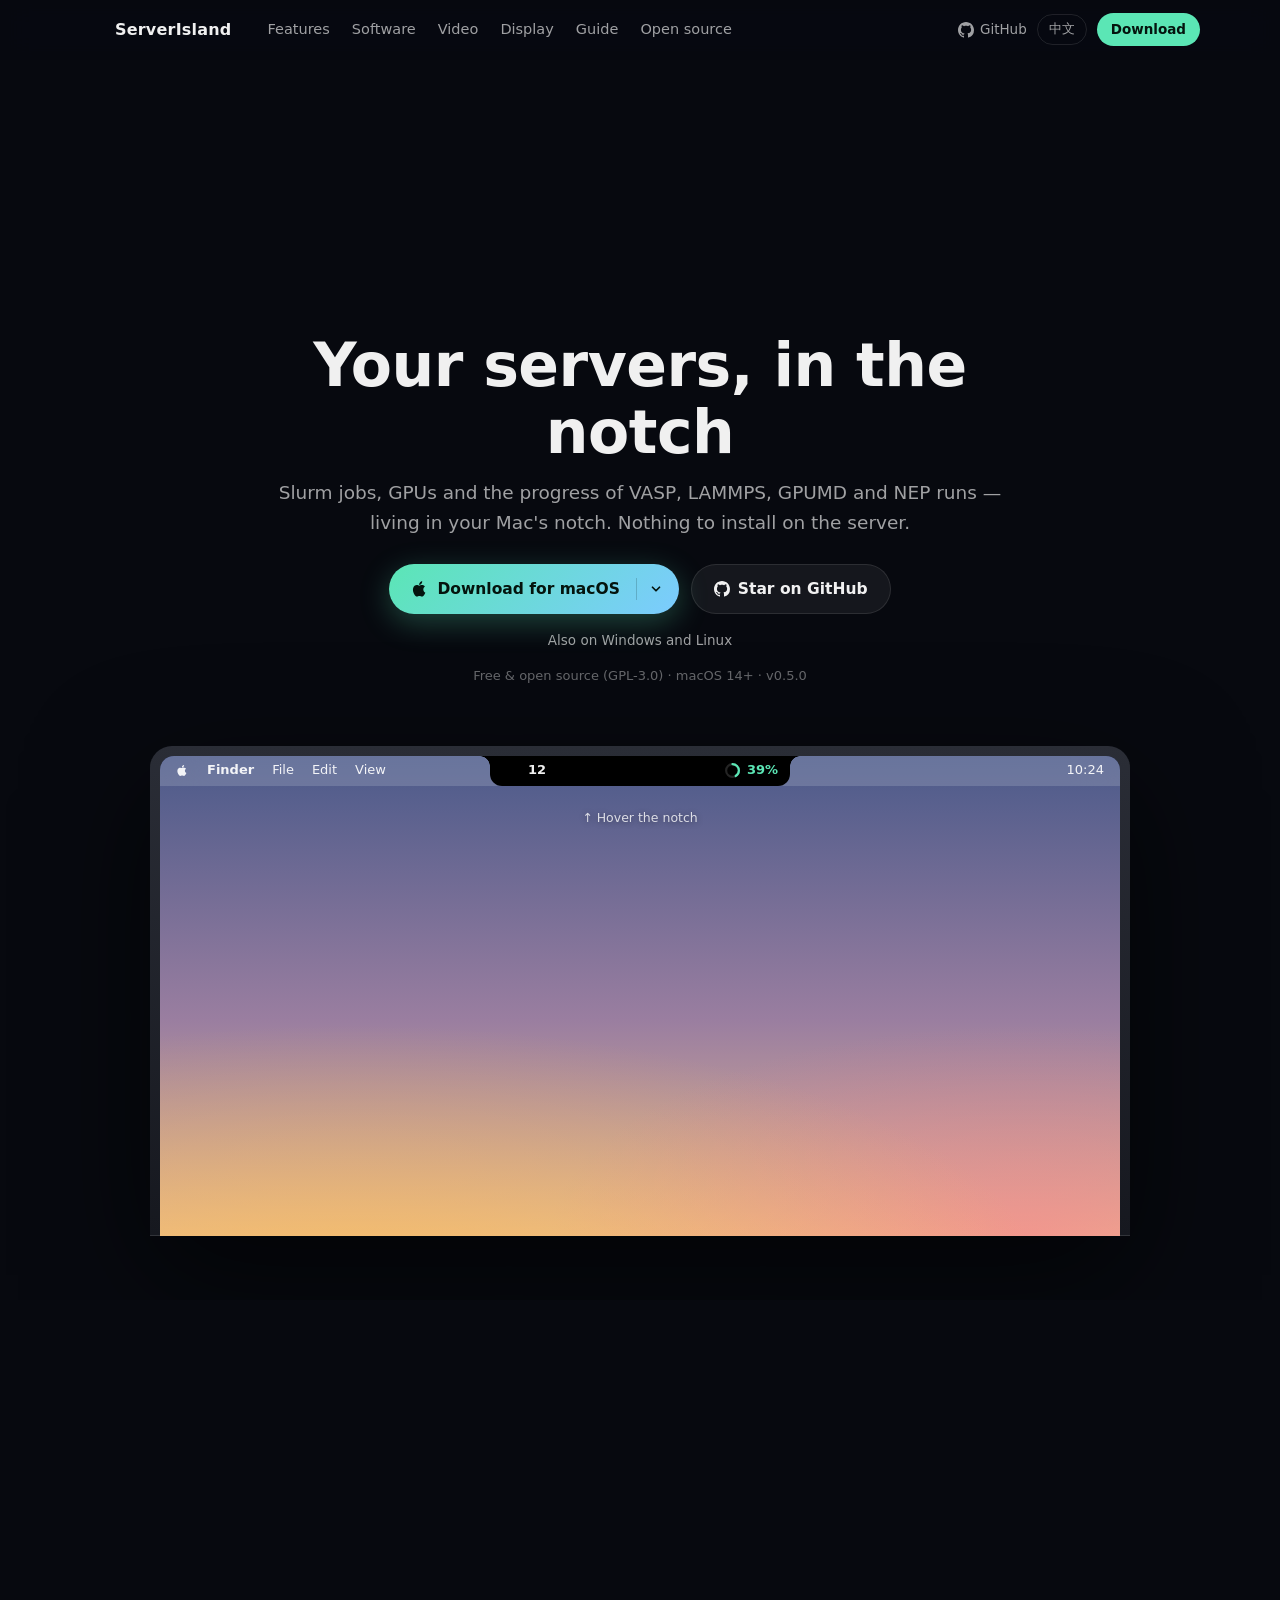
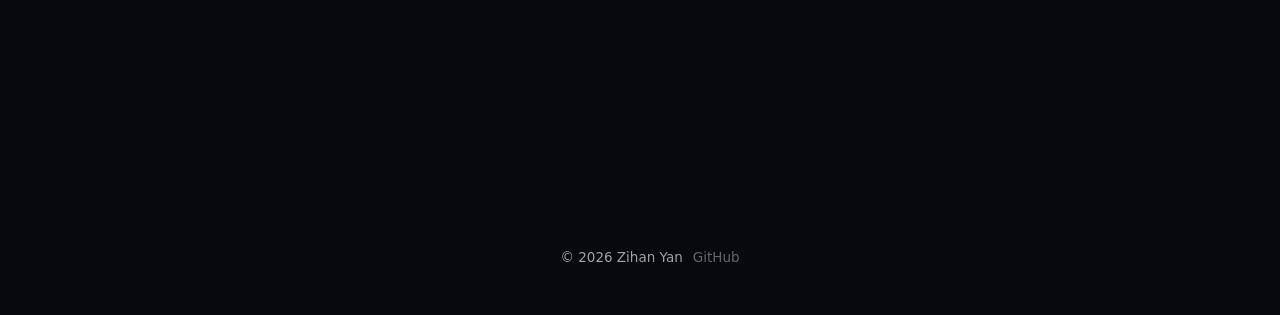
==== commit aa136aed: "Site and README: desk display section, Chinese README by default - Home page: a "desk display" secti" ====
--- a/site/index.html
+++ b/site/index.html
@@ -22,7 +22,7 @@
     })();
   </script>
   <link rel="icon" type="image/png" href="assets/favicon.png">
-  <link rel="stylesheet" href="css/style.css?v=20261021a">
+  <link rel="stylesheet" href="css/style.css?v=20261108a">
 </head>
 <body>
 
@@ -36,6 +36,7 @@
     <a href="#features"><span lang="zh">功能</span><span lang="en">Features</span></a>
     <a href="#apps"><span lang="zh">计算软件</span><span lang="en">Software</span></a>
     <a href="#video"><span lang="zh">视频</span><span lang="en">Video</span></a>
+    <a href="#display"><span lang="zh">桌面副屏</span><span lang="en">Display</span></a>
     <a href="manual.html"><span lang="zh">使用手册</span><span lang="en">Guide</span></a>
     <a href="#opensource"><span lang="zh">开源</span><span lang="en">Open source</span></a>
   </nav>
@@ -235,6 +236,42 @@
   </div>
 </section>
 
+<!-- 桌面副屏（硬件在闲鱼上卖；固件不开源） -->
+<section class="section display" id="display">
+  <h2 class="reveal"><span lang="zh">放在桌上：ServerIsland 桌面副屏</span><span lang="en">On your desk: the ServerIsland Display</span></h2>
+  <p class="section-lead reveal"><span lang="zh">一块 2.16 寸 AMOLED 触摸小屏，放在电脑旁边。不用切窗口、不用登服务器，任务进度、AI 用量、Agent 状态一眼看清。</span>
+     <span lang="en">A 2.16-inch AMOLED touch screen that sits next to your computer — job progress, AI usage and agent status at a glance, without switching windows or logging in anywhere.</span></p>
+  <div class="display-hero reveal">
+    <a class="display-main" href="assets/display/desk.jpg" target="_blank" rel="noopener"><img src="assets/display/desk.jpg" alt="ServerIsland Display next to a laptop" loading="lazy"></a>
+    <div class="display-buy">
+      <h3><span lang="zh">到手即用</span><span lang="en">Ready out of the box</span></h3>
+      <ul>
+        <li><span lang="zh">已刷好 ServerIsland 固件，电脑上装免费的 ServerIsland，插上 USB 就能用</span><span lang="en">Comes with the ServerIsland firmware — install the free ServerIsland app and plug it in</span></li>
+        <li><span lang="zh">Mac / Windows：USB 或蓝牙；Linux：USB</span><span lang="en">Mac / Windows: USB or Bluetooth; Linux: USB</span></li>
+        <li><span lang="zh">服务器任务、资源、AI 用量（CC Switch）、Claude Code / Codex / OpenCode、提醒、日历、计时器</span><span lang="en">Server jobs and resources, AI usage (CC Switch), Claude Code / Codex / OpenCode, alerts, calendar, timers</span></li>
+        <li><span lang="zh">46 × 46 × 22.5 mm · 480 × 480 触摸屏 · 内置电池 · 扬声器 · 3 个按键</span><span lang="en">46 × 46 × 22.5 mm · 480 × 480 touch screen · built-in battery · speaker · 3 buttons</span></li>
+      </ul>
+      <div class="display-qr">
+        <img src="assets/display/xianyu-qr.png" alt="Xianyu QR code" width="132" height="132">
+        <div>
+          <b><span lang="zh">在闲鱼上购买</span><span lang="en">Get one on Xianyu</span></b>
+          <span lang="zh">打开闲鱼 App 扫一扫，价格和库存以闲鱼页面为准。</span>
+          <span lang="en">Scan with the Xianyu (闲鱼) app — China's marketplace app. Price and stock are on the listing.</span>
+        </div>
+      </div>
+      <p class="display-note"><span lang="zh">图片为渲染效果图，屏幕上是演示数据。副屏固件暂不开源；电脑端的支持就在 ServerIsland 里，免费开源。</span><span lang="en">Images are renders with demo data. The display firmware isn't open source yet; the computer side is part of ServerIsland, free and open source.</span></p>
+    </div>
+  </div>
+  <div class="display-gallery reveal">
+    <a class="display-thumb" href="assets/display/faces.jpg" target="_blank" rel="noopener"><img src="assets/display/faces.jpg" alt="Two faces, one tap" loading="lazy"><span class="cap" lang="en">Two faces, one tap</span></a>
+    <a class="display-thumb" href="assets/display/ring.jpg" target="_blank" rel="noopener"><img src="assets/display/ring.jpg" alt="Every job in one ring" loading="lazy"><span class="cap" lang="en">Every job in one ring</span></a>
+    <a class="display-thumb" href="assets/display/jobs.jpg" target="_blank" rel="noopener"><img src="assets/display/jobs.jpg" alt="Job details without logging in" loading="lazy"><span class="cap" lang="en">Job details without logging in</span></a>
+    <a class="display-thumb" href="assets/display/ai.jpg" target="_blank" rel="noopener"><img src="assets/display/ai.jpg" alt="AI usage: today's tokens" loading="lazy"><span class="cap" lang="en">AI usage: today's tokens</span></a>
+    <a class="display-thumb" href="assets/display/alerts.jpg" target="_blank" rel="noopener"><img src="assets/display/alerts.jpg" alt="A chime when it needs you" loading="lazy"><span class="cap" lang="en">A chime when it needs you</span></a>
+    <a class="display-thumb" href="assets/display/more.jpg" target="_blank" rel="noopener"><img src="assets/display/more.jpg" alt="Faces, screensavers, timers, calendar" loading="lazy"><span class="cap" lang="en">Faces, screensavers, timers, calendar</span></a>
+  </div>
+</section>
+
 <!-- 隐私 -->
 <section class="section privacy reveal">
   <div class="privacy-grid">
@@ -285,9 +322,9 @@
   <p class="section-lead"><span lang="zh">你的计算软件还不在列表里？你用的是 LSF 或 SGE？欢迎提 Issue 或直接发 Pull Request。</span>
      <span lang="en">Your simulation package isn't supported yet? Using LSF or SGE? Open an issue or send a pull request.</span></p>
   <div class="oss-grid">
-    <a class="oss-card js-github" href="#download"><svg viewBox="0 0 16 16" width="16" height="16" aria-hidden="true"><path fill="currentColor" d="M8 0C3.58 0 0 3.58 0 8c0 3.54 2.29 6.53 5.47 7.59.4.07.55-.17.55-.38 0-.19-.01-.82-.01-1.49-2.01.37-2.53-.49-2.69-.94-.09-.23-.48-.94-.82-1.13-.28-.15-.68-.52-.01-.53.63-.01 1.08.58 1.23.82.72 1.21 1.87.87 2.33.66.07-.52.28-.87.51-1.07-1.78-.2-3.64-.89-3.64-3.95 0-.87.31-1.59.82-2.15-.08-.2-.36-1.02.08-2.12 0 0 .67-.21 2.2.82.64-.18 1.32-.27 2-.27.68 0 1.36.09 2 .27 1.53-1.04 2.2-.82 2.2-.82.44 1.1.16 1.92.08 2.12.51.56.82 1.27.82 2.15 0 3.07-1.87 3.75-3.65 3.95.29.25.54.73.54 1.48 0 1.07-.01 1.93-.01 2.2 0 .21.15.46.55.38A8.013 8.013 0 0016 8c0-4.42-3.58-8-8-8z"/></svg><b>GitHub</b><span><span lang="zh">源码、Releases、点个 Star</span><span lang="en">Source, releases — and a star</span></span></a>
-    <a class="oss-card js-github" data-path="/issues" href="#download"><b>Issues</b><span><span lang="zh">报告问题、提需求</span><span lang="en">Bugs and feature requests</span></span></a>
-    <a class="oss-card js-github" data-path="/blob/main/CONTRIBUTING.md" href="#download"><b>Contributing</b><span><span lang="zh">新增一种计算软件的识别，从这里开始</span><span lang="en">Add a detector for your software — start here</span></span></a>
+    <a class="oss-card js-github" href="#download"><svg viewBox="0 0 16 16" width="16" height="16" aria-hidden="true"><path fill="currentColor" d="M8 0C3.58 0 0 3.58 0 8c0 3.54 2.29 6.53 5.47 7.59.4.07.55-.17.55-.38 0-.19-.01-.82-.01-1.49-2.01.37-2.53-.49-2.69-.94-.09-.23-.48-.94-.82-1.13-.28-.15-.68-.52-.01-.53.63-.01 1.08.58 1.23.82.72 1.21 1.87.87 2.33.66.07-.52.28-.87.51-1.07-1.78-.2-3.64-.89-3.64-3.95 0-.87.31-1.59.82-2.15-.08-.2-.36-1.02.08-2.12 0 0 .67-.21 2.2.82.64-.18 1.32-.27 2-.27.68 0 1.36.09 2 .27 1.53-1.04 2.2-.82 2.2-.82.44 1.1.16 1.92.08 2.12.51.56.82 1.27.82 2.15 0 3.07-1.87 3.75-3.65 3.95.29.25.54.73.54 1.48 0 1.07-.01 1.93-.01 2.2 0 .21.15.46.55.38A8.013 8.013 0 0016 8c0-4.42-3.58-8-8-8z"/></svg><b>GitHub</b><span><span lang="zh">源码、Releases、点个 Star</span><span lang="en">Source, releases — and a star</span></a>
+    <a class="oss-card js-github" data-path="/issues" href="#download"><b>Issues</b><span><span lang="zh">报告问题、提需求</span><span lang="en">Bugs and feature requests</span></a>
+    <a class="oss-card js-github" data-path="/blob/main/CONTRIBUTING.md" href="#download"><b>Contributing</b><span><span lang="zh">新增一种计算软件的识别，从这里开始</span><span lang="en">Add a detector for your software — start here</span></a>
   </div>
 </section>
 
@@ -301,9 +338,9 @@
   </span>
 </footer>
 
-<script src="js/config.js?v=20261021a"></script>
-<script src="js/tako.js?v=20261021a"></script>
-<script src="js/main.js?v=20261021a"></script>
+<script src="js/config.js?v=20261108a"></script>
+<script src="js/tako.js?v=20261108a"></script>
+<script src="js/main.js?v=20261108a"></script>
 <script async src="//busuanzi.ibruce.info/busuanzi/2.3/busuanzi.pure.mini.js"></script>
 </body>
 </html>
--- a/site/css/style.css
+++ b/site/css/style.css
@@ -0,0 +1,536 @@
+/* ServerIsland 官网：配色、圆角、卡片和 App / 宣传视频保持一致（深色）。 */
+:root {
+  --bg: #07090f;
+  --bg-2: #0d1120;
+  --mint: #5BE6B5;
+  --cyan: #5CC2FF;
+  --amber: #FFBF4D;
+  --coral: #FF6E6E;
+  --violet: #A88CFF;
+  --text: rgba(255, 255, 255, 0.94);
+  --sec: rgba(255, 255, 255, 0.62);
+  --ter: rgba(255, 255, 255, 0.38);
+  --card: rgba(255, 255, 255, 0.06);
+  --card-2: rgba(255, 255, 255, 0.035);
+  --line: rgba(255, 255, 255, 0.10);
+  --track: rgba(255, 255, 255, 0.10);
+  --font: -apple-system, BlinkMacSystemFont, "SF Pro Rounded", "PingFang SC", "Hiragino Sans GB", "Microsoft YaHei", system-ui, sans-serif;
+  --mono: "SF Mono", ui-monospace, Menlo, Consolas, monospace;
+  --radius: 18px;
+  --max: 1120px;
+  color-scheme: dark;
+}
+
+* { box-sizing: border-box; }
+html { scroll-behavior: smooth; -webkit-text-size-adjust: 100%; }
+body {
+  margin: 0;
+  background: var(--bg);
+  color: var(--text);
+  font-family: var(--font);
+  font-size: 16px;
+  line-height: 1.6;
+  -webkit-font-smoothing: antialiased;
+  overflow-x: hidden;
+}
+a { color: inherit; text-decoration: none; }
+img { max-width: 100%; display: block; }
+code, pre { font-family: var(--mono); }
+
+/* 中英文切换：只显示当前语言 */
+html[data-lang="zh"] [lang="en"] { display: none !important; }
+html[data-lang="en"] [lang="zh"] { display: none !important; }
+
+/* ---------------------------------------------------------------- 导航 */
+.nav {
+  position: fixed; inset: 0 0 auto 0; z-index: 50;
+  display: flex; align-items: center; gap: 24px;
+  height: 60px; padding: 0 max(16px, calc((100vw - var(--max)) / 2));
+  background: rgba(7, 9, 15, 0.6);
+  backdrop-filter: saturate(160%) blur(16px);
+  -webkit-backdrop-filter: saturate(160%) blur(16px);
+  border-bottom: 1px solid transparent;
+  transition: border-color .3s, background .3s;
+}
+.nav.scrolled { border-bottom-color: var(--line); background: rgba(7, 9, 15, 0.82); }
+.brand { display: flex; align-items: center; gap: 9px; font-weight: 700; letter-spacing: .2px; }
+.nav-links { display: flex; gap: 22px; margin-left: 12px; font-size: 14.5px; color: var(--sec); white-space: nowrap; }
+.nav-right > * { white-space: nowrap; }
+.nav-links a:hover { color: var(--text); }
+.nav-right { margin-left: auto; display: flex; align-items: center; gap: 10px; }
+.gh-link { display: inline-flex; align-items: center; gap: 6px; font-size: 13.5px; color: var(--sec); }
+.gh-link:hover { color: var(--text); }
+.btn svg { flex: none; }
+.star-count { display: inline-flex; align-items: center; gap: 4px; padding: 1px 8px; border-radius: 999px; background: rgba(255,191,77,.14); color: var(--amber); font-size: 12.5px; font-weight: 700; }
+.star-count[hidden] { display: none; }
+.star-count svg { width: 12px; height: 12px; }
+.star-cta { max-width: 620px; margin: 28px auto 8px; padding: 18px 22px; border-radius: var(--radius); background: var(--card-2); border: 1px solid var(--line); }
+.star-cta p { margin: 0 0 12px; color: var(--sec); font-size: 14.5px; }
+.star-cta code { color: var(--mint); }
+.lang-toggle {
+  font: inherit; font-size: 13px; color: var(--sec); cursor: pointer;
+  background: transparent; border: 1px solid var(--line); border-radius: 999px; padding: 4px 11px;
+}
+.lang-toggle:hover { color: var(--text); border-color: rgba(255,255,255,.22); }
+
+/* ---------------------------------------------------------------- 按钮 */
+.btn {
+  display: inline-flex; align-items: center; justify-content: center; gap: 8px;
+  font-weight: 600; border-radius: 999px; padding: 12px 22px; font-size: 15.5px;
+  transition: transform .15s, box-shadow .2s, background .2s, color .2s;
+  white-space: nowrap;
+}
+.btn:active { transform: scale(.97); }
+.btn-primary {
+  color: #04140e;
+  background: linear-gradient(135deg, var(--mint), #7CCBFF);
+  box-shadow: 0 8px 30px rgba(91, 230, 181, .28);
+}
+.btn-primary:hover { box-shadow: 0 10px 40px rgba(91, 230, 181, .45); transform: translateY(-1px); }
+.btn-ghost { color: var(--text); background: var(--card); border: 1px solid var(--line); }
+.btn-ghost:hover { background: rgba(255,255,255,.1); }
+.btn-small { padding: 6px 14px; font-size: 13.5px; color: #04140e; background: var(--mint); }
+.btn-large { padding: 15px 30px; font-size: 17px; }
+
+/* ---------------------------------------------------------------- 首屏 */
+.hero {
+  position: relative;
+  min-height: 100vh;
+  padding: 108px 16px 64px;
+  display: flex; flex-direction: column; align-items: center;
+  overflow: hidden;
+}
+.hero-sky { position: absolute; inset: 0; width: 100%; height: 100%; z-index: 0; }
+.hero-inner { position: relative; z-index: 4; text-align: center; max-width: 820px; }
+.hero-tako { display: block; margin: 0 auto 6px; filter: drop-shadow(0 0 22px rgba(91,230,181,.45)); animation: tako-bob 2.4s ease-in-out infinite; }
+@keyframes tako-bob { 0%, 100% { transform: translateY(0); } 50% { transform: translateY(-8px); } }
+.pixel-word { width: min(560px, 88vw); height: auto; aspect-ratio: 560 / 96; display: block; margin: 0 auto 10px; }
+.hero h1 {
+  margin: 4px 0 12px;
+  font-size: clamp(34px, 6vw, 60px);
+  line-height: 1.12; letter-spacing: -0.5px; font-weight: 800;
+}
+.lead { color: var(--sec); font-size: clamp(15.5px, 2vw, 18.5px); margin: 0 auto 26px; }
+.cta { display: flex; gap: 12px; justify-content: center; flex-wrap: wrap; position: relative; z-index: 40; }
+.fine { color: var(--ter); font-size: 13px; margin-top: 14px; }
+
+/* Mac 屏幕顶部 + 刘海演示 */
+.mac {
+  position: relative; z-index: 1;
+  width: min(980px, 100%);
+  margin-top: 46px;
+  border-radius: 22px 22px 0 0;
+  padding: 10px 10px 0;
+  background: linear-gradient(#2a2d36, #16181f);
+  box-shadow: 0 -1px 0 rgba(255,255,255,.12) inset, 0 40px 120px rgba(0,0,0,.6);
+}
+.mac-screen {
+  position: relative;
+  height: 480px;
+  border-radius: 14px 14px 0 0;
+  overflow: hidden;
+  background:
+    radial-gradient(120% 90% at 20% 110%, rgba(255, 191, 77, .55), transparent 60%),
+    radial-gradient(90% 80% at 90% 100%, rgba(255, 110, 140, .45), transparent 55%),
+    linear-gradient(180deg, #4b5a8a 0%, #9a7ea0 55%, #e7b98f 100%);
+}
+.menubar {
+  position: absolute; inset: 0 0 auto 0; height: 30px;
+  display: flex; align-items: center; gap: 18px; padding: 0 16px;
+  font-size: 13px; color: rgba(255,255,255,.92);
+  background: rgba(255,255,255,.16);
+  backdrop-filter: blur(20px); -webkit-backdrop-filter: blur(20px);
+}
+.menubar .apple { width: 13px; height: 15px; background: rgba(255,255,255,.92);
+  -webkit-mask: url('data:image/svg+xml;utf8,<svg xmlns="http://www.w3.org/2000/svg" viewBox="0 0 24 24"><path d="M16.4 12.6c0-2.6 2.1-3.8 2.2-3.9-1.2-1.8-3.1-2-3.7-2-1.6-.2-3.1.9-3.9.9-.8 0-2-.9-3.4-.9-1.7 0-3.3 1-4.2 2.6-1.8 3.1-.5 7.7 1.3 10.2.9 1.2 1.9 2.6 3.2 2.6 1.3-.1 1.8-.8 3.3-.8 1.6 0 2 .8 3.4.8 1.4 0 2.3-1.3 3.1-2.5 1-1.4 1.4-2.8 1.4-2.9 0 0-2.7-1-2.7-4.1zM13.9 5c.7-.9 1.2-2 1.1-3.2-1 0-2.3.7-3 1.6-.7.8-1.3 2-1.1 3.1 1.2.1 2.3-.6 3-1.5z"/></svg>') center / contain no-repeat;
+          mask: url('data:image/svg+xml;utf8,<svg xmlns="http://www.w3.org/2000/svg" viewBox="0 0 24 24"><path d="M16.4 12.6c0-2.6 2.1-3.8 2.2-3.9-1.2-1.8-3.1-2-3.7-2-1.6-.2-3.1.9-3.9.9-.8 0-2-.9-3.4-.9-1.7 0-3.3 1-4.2 2.6-1.8 3.1-.5 7.7 1.3 10.2.9 1.2 1.9 2.6 3.2 2.6 1.3-.1 1.8-.8 3.3-.8 1.6 0 2 .8 3.4.8 1.4 0 2.3-1.3 3.1-2.5 1-1.4 1.4-2.8 1.4-2.9 0 0-2.7-1-2.7-4.1zM13.9 5c.7-.9 1.2-2 1.1-3.2-1 0-2.3.7-3 1.6-.7.8-1.3 2-1.1 3.1 1.2.1 2.3-.6 3-1.5z"/></svg>') center / contain no-repeat; }
+.menubar-right { margin-left: auto; }
+.hint {
+  position: absolute; left: 50%; top: 52px; transform: translateX(-50%);
+  font-size: 12.5px; color: rgba(255,255,255,.8); text-shadow: 0 1px 6px rgba(0,0,0,.4);
+  transition: opacity .4s; pointer-events: none;
+}
+.mac.touched .hint { opacity: 0; }
+
+/* 岛本体：宽高随状态变化，弹簧感的过渡 */
+.island {
+  --w: 300px; --h: 30px; --r: 12px;
+  position: absolute; left: 50%; top: 0; z-index: 3;
+  width: var(--w); height: var(--h);
+  transform: translateX(-50%);
+  background: #000;
+  border-radius: 0 0 var(--r) var(--r);
+  transition: width .55s cubic-bezier(.34, 1.36, .5, 1), height .55s cubic-bezier(.34, 1.36, .5, 1), border-radius .45s ease;
+  cursor: default;
+  box-shadow: 0 10px 30px rgba(0,0,0,0);
+}
+/* 顶部两侧的内凹小耳朵，和硬件刘海一样 */
+.island::before, .island::after {
+  content: ""; position: absolute; top: 0; width: 10px; height: 10px;
+  background: radial-gradient(circle at 0 100%, transparent 9.5px, #000 10px);
+}
+.island::before { left: -10px; background: radial-gradient(circle at 0 100%, transparent 9.5px, #000 10px); }
+.island::after { right: -10px; background: radial-gradient(circle at 100% 100%, transparent 9.5px, #000 10px); }
+.island[data-state="toast"] { --w: 440px; --h: 92px; --r: 24px; box-shadow: 0 14px 40px rgba(0,0,0,.35); }
+.island[data-state="panel"] { --w: min(700px, 94%); --h: 430px; --r: 28px; box-shadow: 0 24px 60px rgba(0,0,0,.55); }
+
+.island > .wings, .island > .toast, .island > .panel {
+  position: absolute; inset: 0; opacity: 0; pointer-events: none;
+  transition: opacity .25s ease;
+}
+.island[data-state="collapsed"] > .wings,
+.island[data-state="toast"] > .toast,
+.island[data-state="panel"] > .panel { opacity: 1; pointer-events: auto; transition: opacity .3s ease .18s; }
+
+.wings { display: flex; align-items: center; justify-content: space-between; padding: 0 12px; font-size: 13px; }
+.wing-left, .wing-right { display: flex; align-items: center; gap: 6px; font-variant-numeric: tabular-nums; }
+.wing-right b { color: var(--mint); }
+.ring { width: 17px; height: 17px; transform: rotate(-90deg); }
+.ring-track { fill: none; stroke: rgba(255,255,255,.14); stroke-width: 2.6; }
+.ring-fill { fill: none; stroke: var(--mint); stroke-width: 2.6; stroke-linecap: round; stroke-dasharray: 47.1; stroke-dashoffset: 28; transition: stroke-dashoffset .8s ease; }
+
+.toast { display: flex; align-items: center; gap: 14px; padding: 36px 22px 10px; }
+.toast-title { font-weight: 700; font-size: 15px; }
+.toast-sub { color: var(--sec); font-size: 12.5px; }
+
+.panel { padding: 7px 16px 14px; overflow: hidden; }
+.panel-head { display: flex; align-items: center; gap: 7px; height: 26px; font-size: 13px; margin-bottom: 10px; }
+.chip { font-size: 11.5px; font-weight: 700; font-variant-numeric: tabular-nums; font-style: normal; }
+.chip i { font-style: normal; }
+.chip.small { font-size: 10.5px; padding: 1px 6px; border-radius: 999px; background: rgba(255,255,255,.06); }
+.mint { color: var(--mint); } .amber { color: var(--amber); } .cyan { color: var(--cyan); }
+.coral { color: var(--coral); } .violet { color: var(--violet); }
+.muted { color: var(--ter); } .mono { font-family: var(--mono); font-size: 10.5px; }
+.card {
+  border-radius: 15px; padding: 10px 12px; margin-bottom: 8px;
+  background: linear-gradient(rgba(255,255,255,.075), rgba(255,255,255,.035));
+  border: 0.6px solid rgba(255,255,255,.1);
+}
+.card-head { display: flex; align-items: center; gap: 7px; font-size: 12.5px; margin-bottom: 6px; }
+.dot { width: 6px; height: 6px; border-radius: 50%; background: var(--mint); box-shadow: 0 0 6px var(--mint); }
+.badge { font-style: normal; font-size: 8.5px; font-weight: 800; letter-spacing: .6px; padding: 2px 6px; border-radius: 999px; }
+.badge.violet { background: rgba(168,140,255,.14); }
+.badge.cyan { background: rgba(92,194,255,.14); }
+.job { display: flex; gap: 10px; align-items: center; padding: 4px 0; }
+.ico { width: 22px; height: 22px; border-radius: 50%; display: grid; place-items: center; font-style: normal; font-size: 12px; color: var(--mint); background: rgba(91,230,181,.15); flex: none; }
+.ico.violet { color: var(--violet); background: rgba(168,140,255,.15); }
+.job-main { flex: 1; min-width: 0; }
+.job-top { display: flex; align-items: baseline; gap: 6px; font-size: 12px; }
+.job-top b { font-weight: 600; white-space: nowrap; overflow: hidden; text-overflow: ellipsis; }
+.job-top .right { margin-left: auto; font-size: 11px; font-weight: 600; font-variant-numeric: tabular-nums; white-space: nowrap; }
+.job-sub { font-size: 10.5px; color: var(--ter); text-align: right; margin-top: -2px; font-variant-numeric: tabular-nums; }
+.bar { height: 4px; border-radius: 4px; background: var(--track); overflow: hidden; display: flex; gap: 1px; margin: 5px 0 3px; width: 66%; }
+.bar > i { display: block; height: 100%; background: linear-gradient(90deg, var(--mint), var(--cyan)); border-radius: 4px; transition: width .8s ease; }
+.bar.time > i { background: rgba(255,255,255,.35); }
+.bar.seg > i { border-radius: 0; }
+.bar .s-done { background: var(--mint); } .bar .s-fail { background: var(--coral); } .bar .s-run { background: rgba(92,194,255,.55); }
+
+/* ---------------------------------------------------------------- 数字条 */
+.stats {
+  display: grid; grid-template-columns: repeat(3, 1fr); gap: 16px;
+  max-width: var(--max); margin: 0 auto; padding: 48px 16px 16px;
+}
+.stats div {
+  text-align: center; padding: 22px 12px; border-radius: var(--radius);
+  background: var(--card-2); border: 1px solid var(--line); color: var(--sec); font-size: 14px;
+}
+.stats b { display: block; font-size: 34px; color: var(--text); letter-spacing: -.5px;
+  background: linear-gradient(135deg, var(--mint), #7CCBFF); -webkit-background-clip: text; background-clip: text; color: transparent; }
+
+/* ---------------------------------------------------------------- 通用分区 */
+.section { max-width: var(--max); margin: 0 auto; padding: 96px 16px 24px; }
+.section h2 { text-align: center; font-size: clamp(28px, 4.2vw, 42px); line-height: 1.2; margin: 0 0 12px; letter-spacing: -.3px; }
+.section-lead { text-align: center; color: var(--sec); margin: 0 auto 48px; max-width: 680px; }
+
+.feature {
+  display: grid; grid-template-columns: 1fr 1.25fr; gap: 48px; align-items: center;
+  margin-bottom: 96px;
+}
+.feature.flip .feature-text { order: 2; }
+.eyebrow { font-family: var(--mono); color: var(--mint); font-size: 13px; letter-spacing: 1px; }
+.feature h3 { font-size: clamp(22px, 2.6vw, 28px); margin: 6px 0 12px; line-height: 1.3; }
+.feature p { color: var(--sec); margin: 0 0 14px; }
+.ticks { list-style: none; padding: 0; margin: 0; color: var(--sec); font-size: 14.5px; }
+.ticks li { padding-left: 22px; position: relative; margin: 6px 0; }
+.ticks li::before { content: ""; position: absolute; left: 2px; top: .62em; width: 8px; height: 8px; border-radius: 2px; background: var(--mint); box-shadow: 0 0 8px rgba(91,230,181,.6); }
+
+.shot { margin: 0; border-radius: var(--radius); overflow: hidden; background: var(--bg-2); border: 1px solid var(--line); box-shadow: 0 30px 80px rgba(0,0,0,.45); }
+.shot img { width: 100%; height: auto; }
+.shot.stack { display: grid; gap: 1px; background: var(--line); }
+.shot figcaption { padding: 10px 14px; font-size: 13.5px; color: var(--sec); background: var(--bg-2); }
+
+/* 计算软件 */
+.app-grid { display: grid; grid-template-columns: repeat(5, 1fr); gap: 12px; margin-bottom: 40px; }
+.app-card {
+  padding: 18px 16px; border-radius: var(--radius); background: var(--card-2); border: 1px solid var(--line);
+  transition: transform .25s, border-color .25s;
+}
+.app-card:hover { transform: translateY(-3px); border-color: rgba(91,230,181,.4); }
+.app-card b { display: block; font-size: 17px; }
+.app-card code { display: block; font-size: 11.5px; color: var(--mint); margin: 6px 0 8px; white-space: nowrap; overflow: hidden; text-overflow: ellipsis; }
+.app-card p { margin: 0; font-size: 13px; color: var(--sec); line-height: 1.5; }
+.app-card.custom { border-style: dashed; }
+.shot-pair { display: grid; grid-template-columns: 1fr 1fr; gap: 20px; align-items: stretch; }
+.shot-pair .shot { display: flex; flex-direction: column; }
+.shot-pair .shot img { height: 400px; object-fit: cover; object-position: top center; }
+.shot-pair .shot img.crop-bottom { object-position: bottom center; }
+
+/* Tako */
+.tako-section { text-align: center; }
+.moods { display: flex; justify-content: center; gap: clamp(16px, 5vw, 48px); flex-wrap: wrap; }
+.moods figure { margin: 0; display: grid; justify-items: center; gap: 8px; color: var(--ter); font-size: 13px; }
+canvas.tako { image-rendering: pixelated; }
+
+/* 视频 */
+.video { border-radius: var(--radius); overflow: hidden; border: 1px solid var(--line); box-shadow: 0 30px 80px rgba(0,0,0,.5); background: #000; aspect-ratio: 16 / 9; }
+.video video { width: 100%; height: 100%; display: block; }
+/* 手册里的视频教程：章节跳转 */
+.chapters { display: grid; grid-template-columns: repeat(4, 1fr); gap: 8px; margin-top: 12px; }
+.chapters button { font: inherit; font-size: 13.5px; color: var(--sec); text-align: left; cursor: pointer; background: var(--card-2); border: 1px solid var(--line); border-radius: 10px; padding: 8px 11px; display: flex; gap: 8px; align-items: baseline; transition: border-color .2s, color .2s; }
+.chapters button b { font-family: var(--mono); font-weight: 600; font-size: 12px; color: var(--mint); }
+.chapters button:hover, .chapters button.active { color: var(--text); border-color: rgba(91,230,181,.5); }
+@media (max-width: 640px) { .chapters { grid-template-columns: repeat(2, 1fr); } }
+
+/* 桌面副屏 */
+.display-hero { display: grid; grid-template-columns: 1.35fr 1fr; gap: 20px; align-items: stretch; }
+.display-main { display: block; border-radius: var(--radius); overflow: hidden; border: 1px solid var(--line); box-shadow: 0 30px 80px rgba(0,0,0,.45); }
+.display-main img { width: 100%; height: 100%; object-fit: cover; display: block; transition: transform .5s; }
+.display-main:hover img { transform: scale(1.02); }
+.display-buy { padding: 24px; border-radius: var(--radius); background: var(--card-2); border: 1px solid var(--line); display: flex; flex-direction: column; gap: 14px; }
+.display-buy h3 { margin: 0; font-size: 20px; }
+.display-buy ul { margin: 0; padding-left: 18px; color: var(--sec); font-size: 14.5px; line-height: 1.6; }
+.display-buy li { margin: 4px 0; }
+.display-qr { display: flex; gap: 16px; align-items: center; padding: 14px; border-radius: 14px; background: var(--card); border: 1px solid rgba(255, 213, 0, .35); margin-top: auto; }
+.display-qr img { flex: none; width: 132px; height: 132px; border-radius: 10px; background: #fff; padding: 6px; }
+.display-qr b { display: block; font-size: 17px; margin-bottom: 4px; color: #FFD84D; }
+.display-qr div > span { color: var(--sec); font-size: 13.5px; line-height: 1.5; }
+.display-note { margin: 0; color: var(--ter); font-size: 12.5px; line-height: 1.5; }
+.display-gallery { display: grid; grid-template-columns: repeat(3, 1fr); gap: 16px; margin-top: 20px; }
+.display-thumb { display: block; border-radius: 14px; overflow: hidden; border: 1px solid var(--line); background: var(--bg-2); color: var(--sec); text-decoration: none; transition: transform .25s, border-color .25s; }
+.display-thumb:hover { transform: translateY(-3px); border-color: rgba(91,230,181,.4); color: var(--text); }
+.display-thumb img { width: 100%; aspect-ratio: 1; object-fit: cover; display: block; }
+.display-thumb > .cap { display: block; padding: 9px 12px; font-size: 13.5px; }
+@media (max-width: 860px) {
+  .display-hero { grid-template-columns: 1fr; }
+  .display-gallery { grid-template-columns: repeat(2, 1fr); gap: 10px; }
+}
+@media (max-width: 420px) {
+  .display-qr { flex-direction: column; text-align: center; }
+}
+
+/* 隐私 */
+.privacy-grid { display: grid; grid-template-columns: repeat(3, 1fr); gap: 16px; }
+.privacy-grid > div { padding: 24px; border-radius: var(--radius); background: var(--card-2); border: 1px solid var(--line); }
+.privacy-grid h3 { margin: 0 0 8px; font-size: 18px; }
+.privacy-grid p { margin: 0; color: var(--sec); font-size: 14.5px; }
+
+/* 下载 */
+.download { text-align: center; }
+.download .tako.big { display: block; margin: 0 auto 8px; }
+.first-open { max-width: 640px; margin: 28px auto 0; text-align: left; color: var(--sec); font-size: 14.5px; }
+.first-open summary { cursor: pointer; text-align: center; color: var(--ter); }
+.first-open ul { padding-left: 20px; } .first-open li { margin: 6px 0; }
+.first-open pre { background: var(--card); border: 1px solid var(--line); border-radius: 10px; padding: 12px 14px; overflow-x: auto; font-size: 13px; color: var(--text); }
+
+/* 开源 */
+.oss-grid { display: grid; grid-template-columns: repeat(3, 1fr); gap: 16px; }
+.oss-card {
+  display: grid; gap: 6px; padding: 24px; border-radius: var(--radius);
+  background: var(--card-2); border: 1px solid var(--line); transition: transform .25s, border-color .25s;
+}
+.oss-card:hover { transform: translateY(-3px); border-color: rgba(91,230,181,.4); }
+.oss-card svg { width: 26px; height: 26px; color: var(--text); }
+.oss-card b { font-size: 18px; }
+.oss-card span { color: var(--sec); font-size: 14.5px; }
+pre.build { display: inline-block; text-align: left; margin: 6px auto 0; background: var(--card); border: 1px solid var(--line); border-radius: 10px; padding: 12px 16px; font-size: 13px; color: var(--sec); max-width: 100%; overflow-x: auto; }
+
+/* FAQ */
+.faq-list { max-width: 760px; margin: 0 auto; }
+.faq-list details { border-bottom: 1px solid var(--line); padding: 16px 4px; }
+.faq-list summary { cursor: pointer; font-weight: 600; list-style: none; display: flex; justify-content: space-between; gap: 12px; }
+.faq-list summary::after { content: "+"; color: var(--ter); font-weight: 400; transition: transform .2s; }
+.faq-list details[open] summary::after { transform: rotate(45deg); }
+.faq-list summary::-webkit-details-marker { display: none; }
+.faq-list p { color: var(--sec); margin: 10px 0 0; font-size: 15px; }
+
+.footer {
+  display: flex; align-items: center; justify-content: center; gap: 10px; flex-wrap: wrap;
+  padding: 56px 16px 48px; color: var(--sec); font-size: 13.5px;
+}
+/* 访问量统计（不蒜子）：脚本加载成功后才把两个 container 设为显示，被拦截时什么都不显示。 */
+.site-stats { color: var(--ter); font-variant-numeric: tabular-nums; }
+#busuanzi_container_site_pv, #busuanzi_container_site_uv { display: none; }
+.site-stats .sep { margin: 0 8px; }
+
+/* 滚动出现 */
+.reveal { opacity: 0; transform: translateY(26px); transition: opacity .8s ease, transform .8s cubic-bezier(.2, .8, .2, 1); }
+.reveal.in { opacity: 1; transform: none; }
+@media (prefers-reduced-motion: reduce) {
+  .hero-tako { animation: none; }
+  .reveal { opacity: 1; transform: none; transition: none; }
+  .island, .island * { transition: none !important; }
+  html { scroll-behavior: auto; }
+}
+
+/* ---------------------------------------------------------------- 窄屏 */
+@media (max-width: 1000px) { .nav-links { display: none; } }
+@media (max-width: 900px) {
+  .feature, .feature.flip { grid-template-columns: 1fr; gap: 24px; margin-bottom: 72px; }
+  .feature.flip .feature-text { order: 0; }
+  .app-grid { grid-template-columns: repeat(2, 1fr); }
+  .app-card.custom { grid-column: span 2; }
+  .shot-pair, .privacy-grid, .oss-grid { grid-template-columns: 1fr; }
+  .shot-pair .shot img { height: auto; }
+}
+@media (max-width: 640px) {
+  .nav-links { display: none; }
+  .gh-link span { display: none; }
+  .stats { grid-template-columns: 1fr; }
+  .mac { padding: 6px 6px 0; border-radius: 14px 14px 0 0; }
+  .mac-screen { height: 420px; }
+  .menubar > span:not(.apple):not(.menubar-right) { display: none; }
+  .island { --w: 230px; }
+  .island[data-state="toast"] { --w: 92%; }
+  .island[data-state="panel"] { --w: 96%; --h: 400px; }
+  .job-sub { display: none; }
+  .bar { width: 100%; }
+}
+
+/* ---------------------------------------------------------------- 手册 / 功能介绍（子页面） */
+.nav-links a.current { color: var(--text); }
+.doc-hero { max-width: var(--max); margin: 0 auto; padding: 104px 16px 8px; display: flex; align-items: center; gap: 18px; }
+.doc-hero h1 { margin: 0; font-size: clamp(30px, 4.6vw, 44px); line-height: 1.15; letter-spacing: -.4px; }
+.doc-hero p { margin: 6px 0 0; color: var(--sec); }
+.doc-tabs { max-width: var(--max); margin: 18px auto 0; padding: 0 16px; display: flex; gap: 8px; flex-wrap: wrap; }
+.doc-tabs a { padding: 7px 16px; border-radius: 999px; font-size: 14px; color: var(--sec); background: var(--card-2); border: 1px solid var(--line); }
+.doc-tabs a:hover { color: var(--text); }
+.doc-tabs a.active { color: #04140e; background: var(--mint); border-color: var(--mint); font-weight: 600; }
+
+.docs { max-width: var(--max); margin: 0 auto; padding: 28px 16px 40px; display: grid; grid-template-columns: 220px minmax(0, 1fr); gap: 48px; }
+.toc { position: sticky; top: 84px; align-self: start; max-height: calc(100vh - 100px); overflow-y: auto; font-size: 14px; }
+.toc b { display: block; color: var(--ter); font-size: 12px; letter-spacing: .8px; text-transform: uppercase; margin: 0 0 8px; }
+.toc a { display: block; padding: 5px 10px; border-left: 2px solid var(--line); color: var(--sec); }
+.toc a:hover { color: var(--text); }
+.toc a.active { color: var(--mint); border-left-color: var(--mint); }
+.toc a.sub { padding-left: 22px; font-size: 13px; }
+
+.doc { min-width: 0; }
+.doc section { scroll-margin-top: 84px; padding-bottom: 28px; }
+.doc h2 { font-size: clamp(24px, 3vw, 30px); margin: 18px 0 12px; letter-spacing: -.2px; }
+.doc h3 { font-size: 19px; margin: 26px 0 8px; scroll-margin-top: 84px; }
+.doc p, .doc li { color: var(--sec); font-size: 15.5px; }
+.doc p b, .doc li b { color: var(--text); font-weight: 600; }
+.doc ul, .doc ol { padding-left: 22px; }
+.doc li { margin: 6px 0; }
+.doc code { font-size: 13.5px; color: var(--mint); background: rgba(91,230,181,.08); padding: 1px 6px; border-radius: 6px; }
+.doc pre { background: var(--card); border: 1px solid var(--line); border-radius: 12px; padding: 14px 16px; overflow-x: auto; font-size: 13.5px; color: var(--text); }
+.doc pre code { background: none; padding: 0; color: inherit; }
+.doc kbd { font-family: var(--font); font-size: 12.5px; padding: 1px 7px; border-radius: 6px; background: var(--card); border: 1px solid var(--line); border-bottom-width: 2px; color: var(--text); }
+.doc .shot { margin: 16px 0 8px; box-shadow: 0 18px 50px rgba(0,0,0,.4); }
+.doc .shot.narrow { max-width: 560px; }
+.doc table { width: 100%; border-collapse: collapse; margin: 12px 0; font-size: 14.5px; }
+.doc th, .doc td { text-align: left; padding: 9px 12px; border-bottom: 1px solid var(--line); vertical-align: top; }
+.doc th { color: var(--ter); font-weight: 600; font-size: 13px; }
+.doc td { color: var(--sec); }
+.doc td:first-child { color: var(--text); white-space: nowrap; }
+
+.callout { border-radius: 14px; padding: 14px 16px; margin: 14px 0; background: var(--card-2); border: 1px solid var(--line); border-left: 3px solid var(--cyan); }
+.callout.tip { border-left-color: var(--mint); }
+.callout.warn { border-left-color: var(--amber); }
+.callout p { margin: 0; font-size: 14.5px; }
+.callout p + p { margin-top: 6px; }
+
+.platforms { display: grid; grid-template-columns: repeat(3, 1fr); gap: 14px; margin: 16px 0; }
+.platform { padding: 20px; border-radius: var(--radius); background: var(--card-2); border: 1px solid var(--line); display: flex; flex-direction: column; gap: 6px; }
+.platform h3 { margin: 0; display: flex; align-items: center; gap: 8px; font-size: 18px; }
+.platform h3 svg { width: 20px; height: 20px; }
+.platform .req { color: var(--ter); font-size: 13px; }
+.platform ol { margin: 6px 0 0; padding-left: 20px; }
+.platform li { font-size: 14px; }
+.platform .btn { margin-top: auto; align-self: flex-start; }
+
+.steps { counter-reset: step; list-style: none; padding: 0; }
+.steps > li { counter-increment: step; position: relative; padding-left: 40px; margin: 14px 0; }
+.steps > li::before { content: counter(step); position: absolute; left: 0; top: 0; width: 26px; height: 26px; border-radius: 50%; display: grid; place-items: center; font-size: 13px; font-weight: 700; color: #04140e; background: var(--mint); }
+
+.feat-grid { display: grid; grid-template-columns: repeat(2, 1fr); gap: 14px; margin: 14px 0; }
+.feat { padding: 18px; border-radius: 16px; background: var(--card-2); border: 1px solid var(--line); }
+.feat b { display: block; color: var(--text); margin-bottom: 4px; }
+.feat p { margin: 0; font-size: 14.5px; }
+.pill { display: inline-block; font-size: 11.5px; font-weight: 700; padding: 1px 8px; border-radius: 999px; margin-left: 6px; vertical-align: 2px; }
+.pill.mac { color: #d0d4dc; background: rgba(255,255,255,.08); }
+.pill.win { color: var(--cyan); background: rgba(92,194,255,.12); }
+
+.doc-next { display: flex; justify-content: space-between; gap: 12px; margin-top: 24px; padding-top: 20px; border-top: 1px solid var(--line); }
+.doc-next a { color: var(--cyan); }
+
+/* 首页：三个平台的下载 */
+.dl-grid { display: grid; grid-template-columns: repeat(3, 1fr); gap: 14px; max-width: 900px; margin: 0 auto 8px; text-align: left; }
+.dl-card { display: flex; flex-direction: column; gap: 4px; padding: 20px; border-radius: var(--radius); background: var(--card-2); border: 1px solid var(--line); transition: transform .25s, border-color .25s; }
+.dl-card:hover { transform: translateY(-3px); border-color: rgba(91,230,181,.45); }
+.dl-card b { font-size: 18px; display: flex; align-items: center; gap: 8px; }
+.dl-card b svg { width: 20px; height: 20px; }
+.dl-card span { color: var(--sec); font-size: 13.5px; }
+.dl-card em { font-style: normal; color: var(--mint); font-size: 14px; font-weight: 600; margin-top: 8px; }
+
+@media (max-width: 900px) {
+  .docs { grid-template-columns: 1fr; gap: 8px; }
+  .toc { position: static; max-height: none; display: none; }
+  .platforms, .dl-grid, .feat-grid { grid-template-columns: 1fr; }
+}
+.fine a, .doc a:not(.btn) { color: var(--cyan); }
+.fine a:hover, .doc a:not(.btn):hover { text-decoration: underline; }
+.doc p code, .doc li code, .doc td code, .platform code { overflow-wrap: anywhere; }
+@media (max-width: 900px) {
+  .doc table { display: block; overflow-x: auto; }
+  .doc td:first-child { white-space: normal; }
+  .doc-hero { padding-top: 88px; }
+}
+
+/* ---------------------------------------------------------------- 下载：按系统推荐 + ▾ 选择其他平台 */
+.sr-only { position: absolute; width: 1px; height: 1px; overflow: hidden; clip: rect(0 0 0 0); white-space: nowrap; }
+/* 一个整体的胶囊：渐变和阴影画在外层，左右两半透明，中间一道浅色短分隔线，悬停时只给那一半加一层浅色。 */
+.dl-split {
+  position: relative; display: inline-flex; align-items: stretch; border-radius: 999px;
+  background: linear-gradient(135deg, var(--mint), #7CCBFF);
+  box-shadow: 0 8px 30px rgba(91, 230, 181, .28); transition: box-shadow .2s, transform .15s;
+}
+.dl-split:hover { box-shadow: 0 10px 40px rgba(91, 230, 181, .45); transform: translateY(-1px); }
+.dl-split .btn-primary { background: transparent; box-shadow: none; transform: none; }
+.dl-split .btn-primary:hover { background: rgba(255, 255, 255, .16); box-shadow: none; transform: none; }
+.dl-split .dl-main { border-radius: 999px 0 0 999px; padding-right: 16px; }
+.dl-split .dl-toggle {
+  position: relative; border: 0; cursor: pointer; font: inherit; color: #04140e;
+  border-radius: 0 999px 999px 0; padding: 12px 16px 12px 13px;
+}
+.dl-split .dl-toggle::before {
+  content: ""; position: absolute; left: 0; top: 28%; bottom: 28%; width: 1px; background: rgba(4, 20, 14, .18);
+}
+.dl-split .dl-toggle svg { transition: transform .2s; }
+.dl-split .dl-toggle[aria-expanded="true"] svg { transform: rotate(180deg); }
+.dl-icon { display: inline-flex; }
+.dl-menu {
+  position: absolute; top: calc(100% + 10px); left: 50%; transform: translateX(-50%); z-index: 30;
+  width: min(340px, calc(100vw - 32px)); padding: 6px;
+  background: rgba(16, 20, 32, .97); border: 1px solid var(--line); border-radius: 16px;
+  box-shadow: 0 18px 60px rgba(0, 0, 0, .55); text-align: left; backdrop-filter: blur(14px);
+}
+.dl-item { display: flex; align-items: center; gap: 12px; padding: 10px 12px; border-radius: 11px; color: var(--text); }
+.dl-item:hover, .dl-item:focus-visible { background: rgba(255, 255, 255, .07); outline: none; }
+.dl-item > svg { width: 20px; height: 20px; flex: none; color: var(--sec); }
+.dl-item.current > svg { color: var(--mint); }
+.dl-item b { display: flex; align-items: center; gap: 8px; font-size: 15px; }
+.dl-item small { display: block; color: var(--sec); font-size: 12.5px; margin-top: 1px; }
+.dl-item.dl-all { justify-content: center; color: var(--sec); font-size: 13px; border-top: 1px solid var(--line); border-radius: 0 0 11px 11px; margin-top: 4px; }
+.dl-rec {
+  font-style: normal; font-size: 11px; font-weight: 700; letter-spacing: .02em;
+  color: #04140e; background: var(--mint); border-radius: 999px; padding: 1px 8px;
+}
+.dl-others { display: flex; flex-wrap: wrap; align-items: center; justify-content: center; gap: 8px; color: var(--sec); font-size: 13.5px; margin-top: 16px; }
+.dl-chip {
+  display: inline-flex; align-items: center; gap: 6px; padding: 5px 12px; border-radius: 999px;
+  color: var(--text); background: var(--card); border: 1px solid var(--line); font-size: 13px; transition: background .2s, border-color .2s;
+}
+.dl-chip svg { width: 14px; height: 14px; }
+.dl-chip:hover { background: rgba(255, 255, 255, .1); border-color: rgba(91, 230, 181, .45); }
+.dl-chip.ghost { background: transparent; color: var(--sec); }
